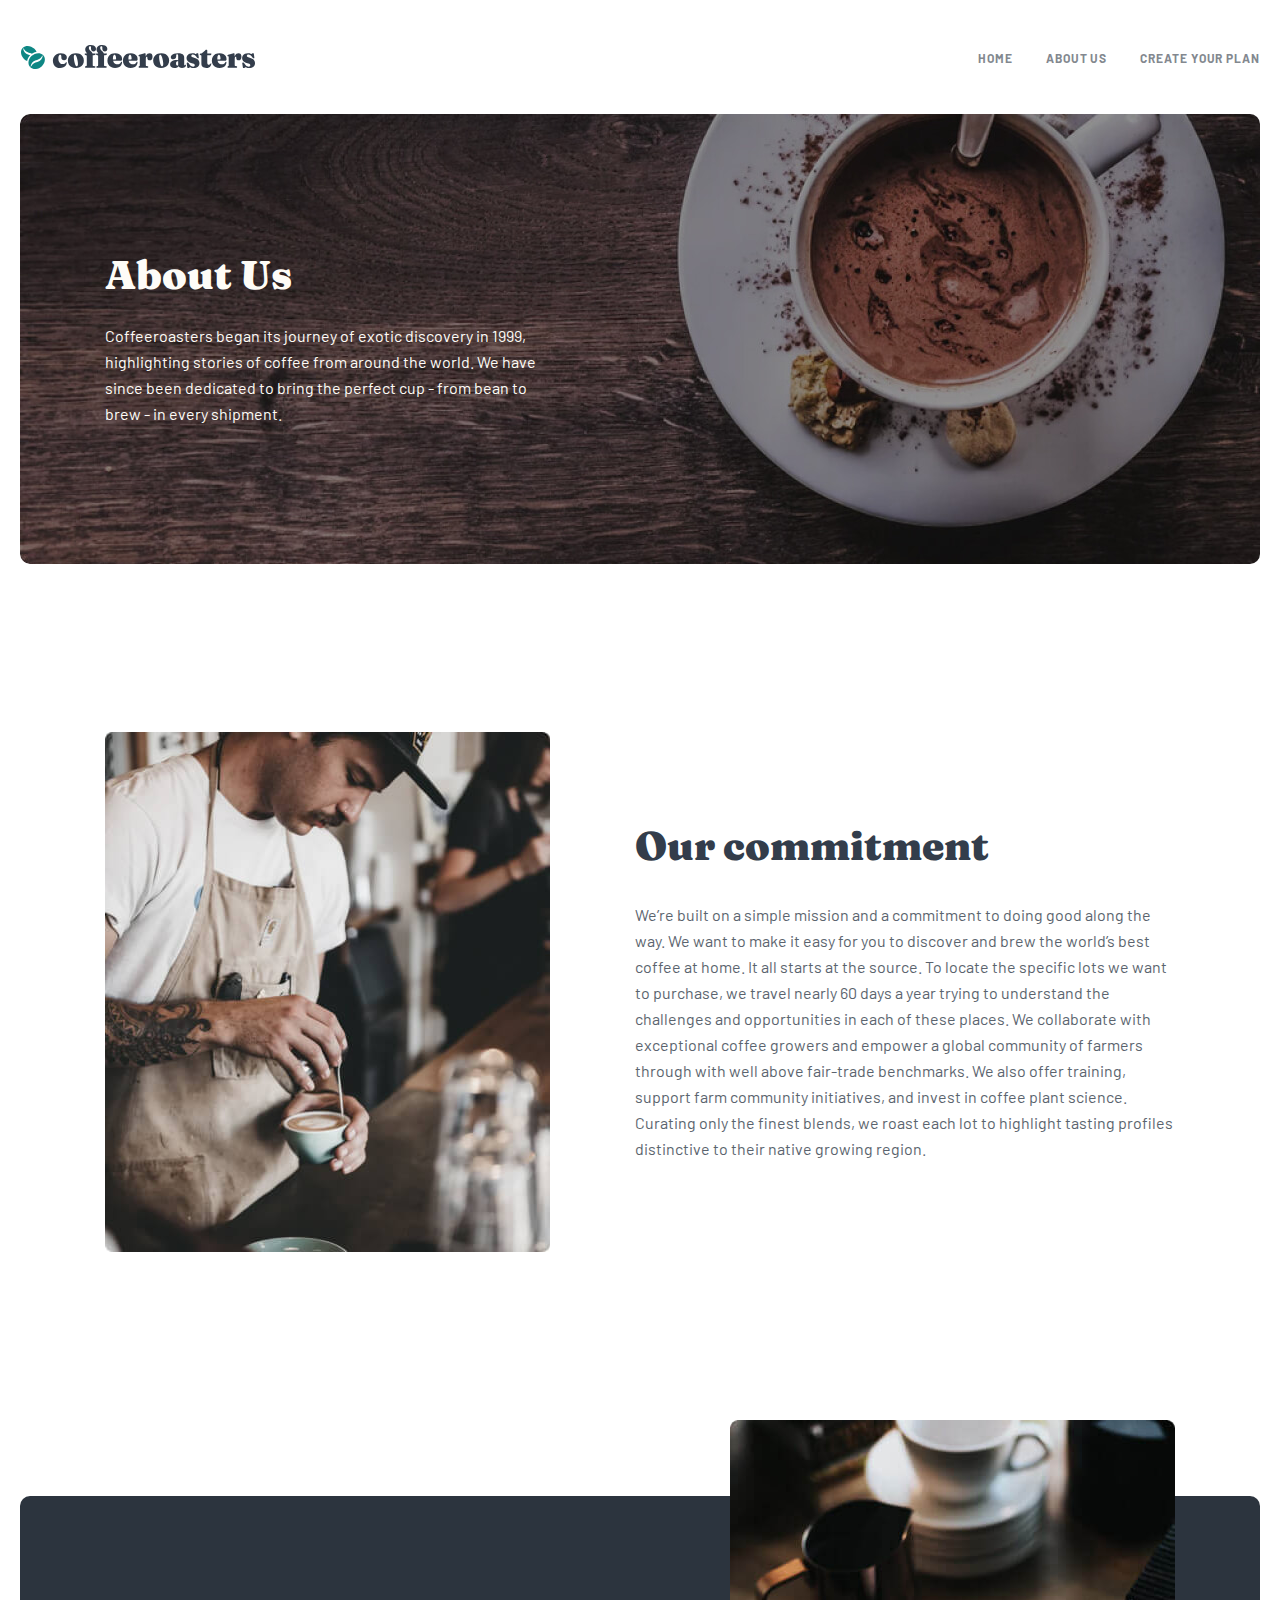
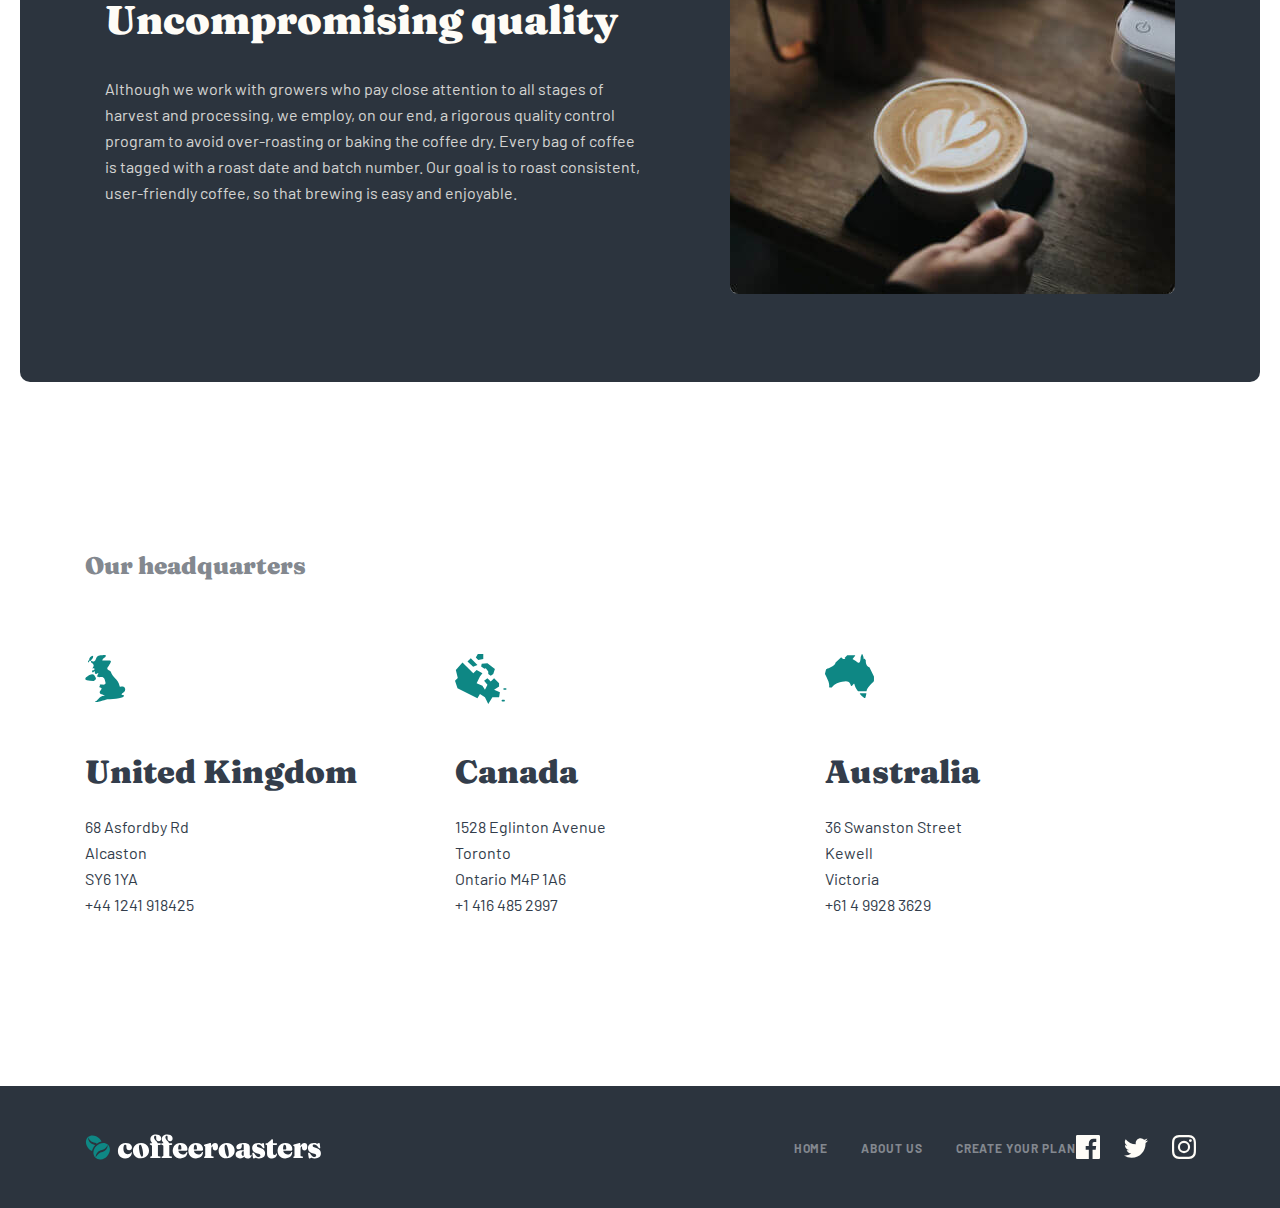
==== about-us.html @ a774b713 "Add the full project" ====
<!DOCTYPE html>
<html lang="en">
  <head>
    <meta charset="UTF-8" />
    <meta http-equiv="X-UA-Compatible" content="IE=edge" />
    <meta name="viewport" content="width=device-width, initial-scale=1.0" />
    <link rel="stylesheet" href="./css/main.min.css" />
    <title>Document</title>
  </head>
  <body>
    <!-- header part -->
    <header class="header">
      <div class="container">
        <a class="site-logo-link" href="#"
          ><img
            class="site-logo"
            src="./images/logo.svg"
            alt="a logo of cofferoasters displayed two coffe beans"
            width="236"
            height="26"
        /></a>

        <nav class="nav-bar">
          <ul class="nav-bar__list">
            <li class="nav-bar__item">
              <a class="nav-bar__link" href="./index.html">home</a>
            </li>
            <li class="nav-bar__item">
              <a class="nav-bar__link" href="./about-us.html">about us</a>
            </li>
            <li class="nav-bar__item">
              <a class="nav-bar__link" href="./create-plan.html"
                >create your plan</a
              >
            </li>
          </ul>
        </nav>
      </div>
    </header>

    <!-- main part -->
    <main class="site-main">
      <!-- about us part -->
      <section class="about-us-intro">
        <div class="container">
          <div class="about-us-wrapper">
            <h2 class="about-us__heading">About Us</h2>

            <p class="about-us__paragraph">
              Coffeeroasters began its journey of exotic discovery in 1999,
              highlighting stories of coffee from around the world. We have
              since been dedicated to bring the perfect cup - from bean to brew
              - in every shipment.
            </p>
          </div>
        </div>
      </section>

      <!-- commitment part -->
      <section class="commitment">
        <div class="container">
          <div class="commitment-wrapper">
            <div class="commitment-info-wrapper">
              <h2 class="commitment-info__heading">Our commitment</h2>

              <p class="commitment-info__paragraph">
                We’re built on a simple mission and a commitment to doing good
                along the way. We want to make it easy for you to discover and
                brew the world’s best coffee at home. It all starts at the
                source. To locate the specific lots we want to purchase, we
                travel nearly 60 days a year trying to understand the challenges
                and opportunities in each of these places. We collaborate with
                exceptional coffee growers and empower a global community of
                farmers through with well above fair-trade benchmarks. We also
                offer training, support farm community initiatives, and invest
                in coffee plant science. Curating only the finest blends, we
                roast each lot to highlight tasting profiles distinctive to
                their native growing region.
              </p>
            </div>
          </div>
        </div>
      </section>

      <!-- quality part -->
      <section class="quality">
        <div class="container">
          <div class="quality-wrapper">
            <div class="quality-info-wrapper">
              <h2 class="quality-info__heading">Uncompromising quality</h2>

              <p class="quality-info__paragraph">
                Although we work with growers who pay close attention to all
                stages of harvest and processing, we employ, on our end, a
                rigorous quality control program to avoid over-roasting or
                baking the coffee dry. Every bag of coffee is tagged with a
                roast date and batch number. Our goal is to roast consistent,
                user-friendly coffee, so that brewing is easy and enjoyable.
              </p>
            </div>
          </div>
        </div>
      </section>

      <!-- headquartes-part -->
      <section class="headquarters">
        <div class="container container-small">
          <div class="headquarters-wrapper">
            <h2 class="headquarters__heading">Our headquarters</h2>
            <ul class="headquarters__list">
              <li class="headquarters__item uk">
                <h3 class="headquarters__item__heading">United Kingdom</h3>

                <ul class="headquarters__item__address-list">
                  <li class="headquarters__item__address-item">
                    68 Asfordby Rd
                  </li>
                  <li class="headquarters__item__address-item">Alcaston</li>
                  <li class="headquarters__item__address-item">SY6 1YA</li>
                  <li class="headquarters__item__address-item">
                    +44 1241 918425
                  </li>
                </ul>
              </li>

              <li class="headquarters__item canada">
                <h3 class="headquarters__item__heading">Canada</h3>

                <ul class="headquarters__item__address-list">
                  <li class="headquarters__item__address-item">
                    1528 Eglinton Avenue
                  </li>
                  <li class="headquarters__item__address-item">Toronto</li>
                  <li class="headquarters__item__address-item">
                    Ontario M4P 1A6
                  </li>
                  <li class="headquarters__item__address-item">
                    +1 416 485 2997
                  </li>
                </ul>
              </li>

              <li class="headquarters__item australia">
                <h3 class="headquarters__item__heading">Australia</h3>

                <ul class="headquarters__item__address-list">
                  <li class="headquarters__item__address-item">
                    36 Swanston Street
                  </li>
                  <li class="headquarters__item__address-item">Kewell</li>
                  <li class="headquarters__item__address-item">Victoria</li>
                  <li class="headquarters__item__address-item">
                    +61 4 9928 3629
                  </li>
                </ul>
              </li>
            </ul>
          </div>
        </div>
      </section>
    </main>
    <!-- footer part -->
    <footer class="footer">
      <div class="container container-small">
        <div class="footer-wrapper">
          <a class="site-logo-link" href="#">
            <img
              class="site-logo"
              src="./images/footer-logo.svg"
              alt="a logo of cofferoasters displayed two coffe beans"
              width="236"
              height="26"
            />
          </a>

          <nav class="nav-bar footer__nav-bar">
            <ul class="nav-bar__list footer__nav-bar__list">
              <li class="nav-bar__item">
                <a class="nav-bar__link footer__nav-bar__link" href="/index.html">home</a>
              </li>
              <li class="nav-bar__item">
                <a class="nav-bar__link footer__nav-bar__link" href="./about-us.html"
                  >about us</a
                >
              </li>
              <li class="nav-bar__item">
                <a class="nav-bar__link footer__nav-bar__link" href="./create-plan.html"
                  >create your plan</a
                >
              </li>
            </ul>
          </nav>

          <ul class="footer__social-list">
            <li class="footer__social-item">
              <a class="footer__social-link" href="#"
                ><img
                  class="footer__social-logo"
                  src="./images/footer-part/facebook.svg"
                  alt="a logo of Facebook"
                  width="24"
                  height="24"
              /></a>
            </li>

            <li class="footer__social-item">
              <a class="footer__social-link" href="#"
                ><img
                  class="footer__social-logo"
                  src="./images/footer-part/twitter.svg"
                  alt="a logo of Twitter"
                  width="24"
                  height="20"
              /></a>
            </li>

            <li class="footer__social-item">
              <a class="footer__social-link" href="#"
                ><img
                  class="footer__social-logo"
                  src="./images/footer-part/instagram.svg"
                  alt="a logo of Instagram"
                  width="24"
                  height="24"
              /></a>
            </li>
          </ul>
        </div>
      </div>
      <!-- footer container -->
    </footer>
  </body>
</html>
---- css/main.min.css ----
*,*::after,*::before{-webkit-box-sizing:border-box;box-sizing:border-box}html{height:100%}body{display:-webkit-box;display:-ms-flexbox;display:flex;-webkit-box-orient:vertical;-webkit-box-direction:normal;-ms-flex-direction:column;flex-direction:column;height:100%;padding:0;margin:0;font-family:Barlow, "Gill Sans", "Gill Sans MT", Calibri, "Trebuchet MS", sans-serif}img{vertical-align:middle}.visually-hidden{clip:rect(0 0 0 0);-webkit-clip-path:inset(50%);clip-path:inset(50%);height:1px;overflow:hidden;position:absolute;white-space:nowrap;width:1px}.container{width:100%;max-width:1320px;padding:0 20px;margin:0 auto}.site-main{-webkit-box-flex:1;-ms-flex-positive:1;flex-grow:1}@font-face{font-family:"Barlow";font-style:normal;font-weight:400;src:local(""),url("../fonts/barlow-v5-latin-regular.woff2") format("woff2"),url("../fonts/barlow-v5-latin-regular.woff") format("woff")}@font-face{font-family:"Barlow";font-style:normal;font-weight:700;src:local(""),url("../fonts/barlow-v5-latin-700.woff2") format("woff2"),url("../fonts/barlow-v5-latin-700.woff") format("woff")}@font-face{font-family:"Fraunces";font-style:normal;font-weight:400;src:local(""),url("../fonts/fraunces-v10-latin-regular.woff2") format("woff2"),url("../fonts/fraunces-v10-latin-regular.woff") format("woff")}@font-face{font-family:"Fraunces";font-style:normal;font-weight:900;src:local(""),url("../fonts/fraunces-v10-latin-900.woff2") format("woff2"),url("../fonts/fraunces-v10-latin-900.woff") format("woff")}/*! normalize.css v8.0.1 | MIT License | github.com/necolas/normalize.css */html{line-height:1.15;-webkit-text-size-adjust:100%}body{margin:0}main{display:block}h1{font-size:2em;margin:.67em 0}hr{-webkit-box-sizing:content-box;box-sizing:content-box;height:0;overflow:visible}pre{font-family:monospace,monospace;font-size:1em}a{background-color:transparent}abbr[title]{border-bottom:none;text-decoration:underline;-webkit-text-decoration:underline dotted;text-decoration:underline dotted}b,strong{font-weight:bolder}code,kbd,samp{font-family:monospace,monospace;font-size:1em}small{font-size:80%}sub,sup{font-size:75%;line-height:0;position:relative;vertical-align:baseline}sub{bottom:-.25em}sup{top:-.5em}img{border-style:none}button,input,optgroup,select,textarea{font-family:inherit;font-size:100%;line-height:1.15;margin:0}button,input{overflow:visible}button,select{text-transform:none}[type=button],[type=reset],[type=submit],button{-webkit-appearance:button}[type=button]::-moz-focus-inner,[type=reset]::-moz-focus-inner,[type=submit]::-moz-focus-inner,button::-moz-focus-inner{border-style:none;padding:0}[type=button]:-moz-focusring,[type=reset]:-moz-focusring,[type=submit]:-moz-focusring,button:-moz-focusring{outline:1px dotted ButtonText}fieldset{padding:.35em .75em .625em}legend{-webkit-box-sizing:border-box;box-sizing:border-box;color:inherit;display:table;max-width:100%;padding:0;white-space:normal}progress{vertical-align:baseline}textarea{overflow:auto}[type=checkbox],[type=radio]{-webkit-box-sizing:border-box;box-sizing:border-box;padding:0}[type=number]::-webkit-inner-spin-button,[type=number]::-webkit-outer-spin-button{height:auto}[type=search]{-webkit-appearance:textfield;outline-offset:-2px}[type=search]::-webkit-search-decoration{-webkit-appearance:none}::-webkit-file-upload-button{-webkit-appearance:button;font:inherit}details{display:block}summary{display:list-item}template{display:none}[hidden]{display:none}.header{padding:44px 0}.header .container{display:-webkit-box;display:-ms-flexbox;display:flex;-webkit-box-align:center;-ms-flex-align:center;align-items:center}.site-logo-link{z-index:12;width:100px;max-width:236px;margin-right:auto}.site-logo{vertical-align:middle}.nav-bar__list{display:-webkit-box;display:-ms-flexbox;display:flex;margin:0;padding:0;list-style-type:none}.nav-bar__link{margin-left:33px;text-decoration:none;font-style:normal;font-weight:bold;font-size:12px;line-height:15px;letter-spacing:0.923077px;text-transform:uppercase;color:#83888f}.hamburger-btn{z-index:13;background-color:transparent;border:none;cursor:pointer;display:none}.exit-icon{display:none}@media only screen and (max-width: 610px){.site-logo{width:163px;height:18px}.nav-bar__list{display:none}.hamburger-btn{display:block}.header--adaptive .nav-bar{display:block;position:fixed;z-index:10;top:0;right:0;left:0;bottom:0;padding-top:130px;background:-webkit-gradient(linear, left top, left bottom, from(rgba(254,252,247,0.504981)), color-stop(55.94%, #fefcf7));background:linear-gradient(180deg, rgba(254,252,247,0.504981) 0%, #fefcf7 55.94%);-webkit-transform:matrix(1, 0, 0, -1, 0, 0);transform:matrix(1, 0, 0, -1, 0, 0)}.header--adaptive .nav-bar__list{display:-webkit-box;display:-ms-flexbox;display:flex;-webkit-box-orient:vertical;-webkit-box-direction:normal;-ms-flex-direction:column;flex-direction:column;-webkit-transform:rotateX(180deg);transform:rotateX(180deg);text-align:center}.header--adaptive .nav-bar .nav-bar__link{z-index:15;display:inline-block;margin:0;margin-bottom:32px;font-family:Fraunces, "Times New Roman", Times, serif;font-style:normal;font-weight:900;font-size:24px;line-height:32px;text-align:center;color:#333d4b}.header--adaptive .hamburger-icon{display:none}.header--adaptive .exit-icon{display:block}}.intro-wrapper{margin-bottom:136px;padding:117px 0;padding-left:85px;background-image:url(../images/intro-background.jpg);background-repeat:no-repeat;background-size:cover;background-position:top;border-radius:10px}.intro__heading{width:100%;max-width:493px;margin:0;margin-bottom:32px;padding:0;font-family:Fraunces, "Times New Roman", Times, serif;font-style:normal;font-weight:900;font-size:72px;line-height:72px;color:#fefcf7}.intro__paragraph{width:100%;max-width:400px;margin:0;margin-bottom:56px;padding:0;font-style:normal;font-weight:normal;font-size:16px;line-height:26px;color:#fefcf7;mix-blend-mode:normal;opacity:0.8}.planning-link{display:inline-block;padding:15px 31px;font-family:Fraunces, "Times New Roman", Times, serif;font-style:normal;font-weight:900;font-size:18px;line-height:25px;text-decoration:none;text-align:center;color:#fefcf7;background:#0e8784;border-radius:6px}@media only screen and (-webkit-min-device-pixel-ratio: 2), only screen and (min--moz-device-pixel-ratio: 2), only screen and (min-device-pixel-ratio: 2), only screen and (min-resolution: 192dpi), only screen and (min-resolution: 2dppx){.intro-wrapper{background-image:url(../images/intro-background@2x.jpg)}}@media only screen and (max-width: 768px){.intro-wrapper{margin-bottom:144px;padding:104px 58px}.intro__heading{font-size:48px;line-height:48px;margin-bottom:24px}.intro__paragraph{margin-bottom:40px;font-size:15px;line-height:25px}}@media only screen and (max-width: 500px){.intro-wrapper{margin-bottom:120px;padding:100px 24px}.intro__heading{font-size:40px;line-height:40px}.intro__paragraph{font-size:15px;line-height:25px}.planning-link{display:block;margin:0 auto;width:217px}}@media only screen and (max-width: 375px){.intro__heading{font-size:32px;line-height:32px}}.collection{margin-bottom:158px}.container-small{width:100%;max-width:1151px}.collection__list{padding:0;margin:0 -15px;padding-top:126px;display:-webkit-box;display:-ms-flexbox;display:flex;-ms-flex-wrap:wrap;flex-wrap:wrap;-webkit-box-align:end;-ms-flex-align:end;align-items:flex-end;-webkit-box-pack:center;-ms-flex-pack:center;justify-content:center;list-style:none;background-image:url(../images/collection-part/collection-background.svg);background-repeat:no-repeat;background-size:contain;background-position:top 0}.collection__item{margin:0 15px;margin-bottom:30px}.collection__image{vertical-align:middle;margin-bottom:48px}.item-info-wrapper{width:100%;max-width:253px}.collection__heading{margin:0;margin:24px 0;padding:0;font-family:Fraunces, "Times New Roman", Times, serif;font-style:normal;font-weight:900;font-size:24px;line-height:32px;text-align:center;color:#333d4b;text-shadow:0px 4px 4px rgba(0,0,0,0.25)}.collection__paragraph{margin:0;padding:0;font-style:normal;font-weight:normal;font-size:16px;line-height:26px;text-align:center;color:#333d4b}@media only screen and (max-width: 768px){.collection{margin-bottom:129px}.container-small{width:100%;max-width:689px}.collection__list{-webkit-box-orient:vertical;-webkit-box-direction:normal;-ms-flex-direction:column;flex-direction:column;-webkit-box-align:center;-ms-flex-align:center;align-items:center;padding-top:70px}.collection__item{display:-webkit-box;display:-ms-flexbox;display:flex;text-align:center}.collection__image{margin:0;margin-right:36px}.item-info-wrapper{width:100%;max-width:282px;vertical-align:middle}.collection__paragraph{font-size:15px;line-height:25px}}@media only screen and (max-width: 460px){.collection{margin-bottom:120px}.container-small{width:100%;max-width:335px}.collection__list{-webkit-box-orient:vertical;-webkit-box-direction:normal;-ms-flex-direction:column;flex-direction:column;-webkit-box-align:center;-ms-flex-align:center;align-items:center;padding-top:85px}.collection__item{display:-webkit-box;display:-ms-flexbox;display:flex;-webkit-box-orient:vertical;-webkit-box-direction:normal;-ms-flex-direction:column;flex-direction:column;-webkit-box-align:center;-ms-flex-align:center;align-items:center;margin-bottom:48px}.collection__image{width:100%;max-width:200px;height:100%;max-height:151px;margin:0;margin-bottom:24px}.item-info-wrapper{width:100%;max-width:282px;vertical-align:middle}.collection__heading{margin:0;margin-bottom:16px}.collection__paragraph{font-size:15px;line-height:25px}}.about-us-wrapper{margin-bottom:168px;padding:137px 85px;background-image:url(../images/about-us-page/about-us-intro.jpg);background-repeat:no-repeat;background-size:cover;border-radius:10px}.about-us__heading{margin:0;margin-bottom:24px;font-family:Fraunces, "Times New Roman", Times, serif;font-style:normal;font-weight:900;font-size:40px;line-height:48px;color:#fefcf7}.about-us__paragraph{margin:0;width:445px;font-size:16px;line-height:26px;color:#fefcf7}@media only screen and (-webkit-min-device-pixel-ratio: 2), only screen and (min--moz-device-pixel-ratio: 2), only screen and (min-device-pixel-ratio: 2), only screen and (min-resolution: 192dpi), only screen and (min-resolution: 2dppx){.about-us-wrapper{background-image:url(../../images/about-us-page/about-us-intro@2x.jpg)}}.commitment-wrapper{display:-webkit-box;display:-ms-flexbox;display:flex;-webkit-box-align:center;-ms-flex-align:center;align-items:center;-webkit-box-pack:justify;-ms-flex-pack:justify;justify-content:space-between;margin-bottom:244px;padding:0 85px}.commitment-wrapper::before{display:inline-block;width:445px;height:520px;background-image:url(../images/about-us-page/commitment-part.jpg);background-repeat:no-repeat;background-size:cover;content:""}.commitment-info-wrapper{width:540px}.commitment-info__heading{margin:0;margin-bottom:32px;font-family:Fraunces, "Times New Roman", Times, serif;font-style:normal;font-weight:900;font-size:40px;line-height:48px;color:#333d4b}.commitment-info__paragraph{margin:0;font-size:16px;line-height:26px;color:#333d4b;mix-blend-mode:normal;opacity:0.8}@media only screen and (-webkit-min-device-pixel-ratio: 2), only screen and (min--moz-device-pixel-ratio: 2), only screen and (min-device-pixel-ratio: 2), only screen and (min-resolution: 192dpi), only screen and (min-resolution: 2dppx){.commitment-wrapper::before{background-image:url(../images/about-us-page/commitment-part@2x.jpg)}}.features{margin-bottom:351px}.features-wrapper{position:relative;z-index:1;padding-top:112px;padding-bottom:317px;background-color:#2c343e;border-radius:10px}.features__heading{margin:0;margin-bottom:32px;font-family:Fraunces, "Times New Roman", Times, serif;font-style:normal;font-weight:900;font-size:40px;line-height:48px;text-align:center;color:#fefcf7}.features__paragraph{margin:0 auto;width:100%;max-width:540px;font-style:normal;font-weight:normal;font-size:16px;line-height:26px;text-align:center;color:#fefcf7;mix-blend-mode:normal;opacity:0.8}.features__list{width:100%;position:absolute;left:50%;top:100%;-webkit-transform:translate(-50%, -50%);transform:translate(-50%, -50%);display:-webkit-box;display:-ms-flexbox;display:flex;-ms-flex-wrap:wrap;flex-wrap:wrap;-webkit-box-pack:center;-ms-flex-pack:center;justify-content:center;margin:0 auto;padding:0;list-style-type:none}.features__item{width:100%;max-width:350px;margin:0 15px;margin-bottom:24px;padding-top:72px;padding-right:48px;padding-left:48px;padding-bottom:48px;background:#0e8784;border-radius:8px}.features__item::before{display:block;margin:0 auto;width:72px;height:72px;margin-bottom:56px;background-repeat:no-repeat;background-size:contain;content:""}.quality::before{background-image:url(../images/features-part/coffee.svg)}.benefits::before{background-image:url(../images/features-part/prize.svg)}.shipping::before{background-image:url(../images/features-part/deliver.svg)}.features__item__heading{margin:0;margin-bottom:24px;font-family:Fraunces, "Times New Roman", Times, serif;font-style:normal;font-weight:900;font-size:24px;line-height:32px;text-align:center;color:#fefcf7}.features__item__paragraph{margin:0 auto;width:100%;max-width:255px;font-style:normal;font-weight:normal;font-size:16px;line-height:26px;text-align:center;color:#fefcf7}@media only screen and (max-width: 1179px){.features{margin-bottom:551px}.features-wrapper{padding-bottom:481px}}@media only screen and (max-width: 810px){.features{margin-bottom:531px}.features-wrapper{padding-top:71px;padding-left:74px;padding-right:74px}.features__heading{margin-bottom:24px;font-size:32px}.features__item__paragraph{margin-bottom:70px;font-size:15px;line-height:25px}.features__item{display:-webkit-box;display:-ms-flexbox;display:flex;-webkit-box-align:center;-ms-flex-align:center;align-items:center;-webkit-box-pack:space-evenly;-ms-flex-pack:space-evenly;justify-content:space-evenly;max-width:573px;margin:0;margin-bottom:24px}.features__item::before{display:block;margin:0 auto;width:56px;height:56px;margin:0;margin-right:55px;content:""}.features__item__heading{margin-bottom:16px}.features__item__paragraph{margin:0;font-size:15px;line-height:25px}}@media only screen and (max-width: 625px){.features{margin-bottom:717px}.features-wrapper{padding-top:64px;padding-left:24px;padding-right:24px;padding-bottom:664px}.features__heading{font-size:28px;line-height:28px}.features__item__paragraph{font-size:15px;line-height:25px;margin:0;margin-bottom:64px}.features__list{-webkit-box-orient:vertical;-webkit-box-direction:normal;-ms-flex-direction:column;flex-direction:column;-webkit-box-align:center;-ms-flex-align:center;align-items:center}.features__item{margin:0;margin-bottom:24px;padding:70px 30px 50px 30px;-webkit-box-orient:vertical;-webkit-box-direction:normal;-ms-flex-direction:column;flex-direction:column;-webkit-box-align:center;-ms-flex-align:center;align-items:center;max-width:279px}.features__item::before{margin:0 auto;margin-bottom:55px;width:72px;height:72px;content:""}.features__item__heading{margin-bottom:24px}.features__item__paragraph{margin:0;font-size:16px;line-height:26px}}.footer{padding:48px 0;background-color:#2c343e}.footer-wrapper{display:-webkit-box;display:-ms-flexbox;display:flex;-webkit-box-align:center;-ms-flex-align:center;align-items:center;-webkit-box-pack:justify;-ms-flex-pack:justify;justify-content:space-between}.footer-logo-link{margin-right:103px}.footer__nav-bar__list{display:-webkit-box;display:-ms-flexbox;display:flex;margin:0;padding:0;list-style-type:none}.footer__nav-bar__item+.footer__nav-bar__item{margin-left:33px}.footer__nav-bar__link{text-decoration:none;font-style:normal;font-weight:bold;font-size:12px;line-height:15px;letter-spacing:0.923077px;text-transform:uppercase;color:#83888f}.footer__nav-bar__link:hover{color:#fefcf7}.footer__social-list{margin:0;padding:0;display:-webkit-box;display:-ms-flexbox;display:flex;-webkit-box-align:center;-ms-flex-align:center;align-items:center;list-style-type:none}.footer__social-item{margin:0;padding:0}.footer__social-item+.footer__social-item{margin-left:24px}.footer__social-logo{vertical-align:middle}@media only screen and (max-width: 840px){.container-small{width:100%}.footer-wrapper{-webkit-box-orient:vertical;-webkit-box-direction:normal;-ms-flex-direction:column;flex-direction:column;-webkit-box-align:center;-ms-flex-align:center;align-items:center}.footer-logo-link{width:240px;margin:0 auto;margin-bottom:30px}.footer__nav-bar__list{margin-bottom:65px}}@media only screen and (max-width: 360px){.footer-logo-link{margin-bottom:48px}.footer-site-logo{width:217px;height:24px}.footer__nav-bar__list{-webkit-box-orient:vertical;-webkit-box-direction:normal;-ms-flex-direction:column;flex-direction:column;-webkit-box-align:center;-ms-flex-align:center;align-items:center;margin-bottom:50px}.footer__nav-bar__item+.footer__nav-bar__item{margin:0;margin-top:24px}}.header{padding:44px 0}.header .container{display:-webkit-box;display:-ms-flexbox;display:flex;-webkit-box-align:center;-ms-flex-align:center;align-items:center}.site-logo-link{z-index:12;width:100px;max-width:236px;margin-right:auto}.site-logo{vertical-align:middle}.nav-bar__list{display:-webkit-box;display:-ms-flexbox;display:flex;margin:0;padding:0;list-style-type:none}.nav-bar__link{margin-left:33px;text-decoration:none;font-style:normal;font-weight:bold;font-size:12px;line-height:15px;letter-spacing:0.923077px;text-transform:uppercase;color:#83888f}.hamburger-btn{z-index:13;background-color:transparent;border:none;cursor:pointer;display:none}.exit-icon{display:none}@media only screen and (max-width: 610px){.site-logo{width:163px;height:18px}.nav-bar__list{display:none}.hamburger-btn{display:block}.header--adaptive .nav-bar{display:block;position:fixed;z-index:10;top:0;right:0;left:0;bottom:0;padding-top:130px;background:-webkit-gradient(linear, left top, left bottom, from(rgba(254,252,247,0.504981)), color-stop(55.94%, #fefcf7));background:linear-gradient(180deg, rgba(254,252,247,0.504981) 0%, #fefcf7 55.94%);-webkit-transform:matrix(1, 0, 0, -1, 0, 0);transform:matrix(1, 0, 0, -1, 0, 0)}.header--adaptive .nav-bar__list{display:-webkit-box;display:-ms-flexbox;display:flex;-webkit-box-orient:vertical;-webkit-box-direction:normal;-ms-flex-direction:column;flex-direction:column;-webkit-transform:rotateX(180deg);transform:rotateX(180deg);text-align:center}.header--adaptive .nav-bar .nav-bar__link{z-index:15;display:inline-block;margin:0;margin-bottom:32px;font-family:Fraunces, "Times New Roman", Times, serif;font-style:normal;font-weight:900;font-size:24px;line-height:32px;text-align:center;color:#333d4b}.header--adaptive .hamburger-icon{display:none}.header--adaptive .exit-icon{display:block}}.headquarters-wrapper{margin-bottom:168px}.headquarters__heading{margin:0;margin-bottom:72px;font-family:Fraunces, "Times New Roman", Times, serif;font-style:normal;font-weight:900;font-size:24px;line-height:32px;color:#83888f}.headquarters__list{display:-webkit-box;display:-ms-flexbox;display:flex;margin:0;padding:0;list-style-type:none}.headquarters__item{width:285px;margin-right:95px}.headquarters__item::before{display:inline-block;width:52px;height:52px;margin-bottom:45px;background-repeat:no-repeat;content:""}.uk::before{background-image:url(../images/about-us-page/uk.svg);background-size:41px 49px}.canada::before{background-image:url(../images/about-us-page/canada.svg);background-size:52px 50px}.australia::before{background-image:url(../images/about-us-page/australia.svg);background-size:49px 44px}.headquarters__item__heading{margin:0;margin-bottom:24px;font-family:Fraunces, "Times New Roman", Times, serif;font-style:normal;font-weight:900;font-size:32px;line-height:36px;color:#333d4b}.headquarters__item__address-list{margin:0;padding:0;list-style-type:none}.headquarters__item__address-item{font-size:16px;line-height:26px;color:#333d4b}.intro-wrapper{margin-bottom:136px;padding:117px 0;padding-left:85px;background-image:url(../images/intro-background.jpg);background-repeat:no-repeat;background-size:cover;background-position:top;border-radius:10px}.intro__heading{width:100%;max-width:493px;margin:0;margin-bottom:32px;padding:0;font-family:Fraunces, "Times New Roman", Times, serif;font-style:normal;font-weight:900;font-size:72px;line-height:72px;color:#fefcf7}.intro__paragraph{width:100%;max-width:400px;margin:0;margin-bottom:56px;padding:0;font-style:normal;font-weight:normal;font-size:16px;line-height:26px;color:#fefcf7;mix-blend-mode:normal;opacity:0.8}.planning-link{display:inline-block;padding:15px 31px;font-family:Fraunces, "Times New Roman", Times, serif;font-style:normal;font-weight:900;font-size:18px;line-height:25px;text-decoration:none;text-align:center;color:#fefcf7;background:#0e8784;border-radius:6px}@media only screen and (-webkit-min-device-pixel-ratio: 2), only screen and (min--moz-device-pixel-ratio: 2), only screen and (min-device-pixel-ratio: 2), only screen and (min-resolution: 192dpi), only screen and (min-resolution: 2dppx){.intro-wrapper{background-image:url(../images/intro-background@2x.jpg)}}@media only screen and (max-width: 768px){.intro-wrapper{margin-bottom:144px;padding:104px 58px}.intro__heading{font-size:48px;line-height:48px;margin-bottom:24px}.intro__paragraph{margin-bottom:40px;font-size:15px;line-height:25px}}@media only screen and (max-width: 500px){.intro-wrapper{margin-bottom:120px;padding:100px 24px}.intro__heading{font-size:40px;line-height:40px}.intro__paragraph{font-size:15px;line-height:25px}.planning-link{display:block;margin:0 auto;width:217px}}@media only screen and (max-width: 375px){.intro__heading{font-size:32px;line-height:32px}}.planning-wrapper{margin-bottom:200px}.planning__heading{margin:0;margin-bottom:95px;font-family:Fraunces, "Times New Roman", Times, serif;font-style:normal;font-weight:900;font-size:24px;line-height:32px;color:#83888f}.planning__list{position:relative;z-index:1;display:-webkit-box;display:-ms-flexbox;display:flex;-webkit-box-align:start;-ms-flex-align:start;align-items:flex-start;margin:0;margin-bottom:64px;padding:0;list-style-type:none}.planning__list::before{position:absolute;top:0px;display:inline-block;width:100%;max-width:67%;height:1px;background-color:#fdd6ba;border:2px solid #fdd6ba;content:""}.planning__item{position:relative;z-index:1;width:100%;max-width:285px;margin-right:95px;padding-top:82px}.planning__item::before{position:absolute;top:-15.5px;display:inline-block;width:31px;height:31px;background:#fefcf7;border:2px solid #0e8784;border-radius:50%;content:""}.planning__item__span{display:inline-block;margin-bottom:38px;font-family:Fraunces, "Times New Roman", Times, serif;font-style:normal;font-weight:900;font-size:72px;line-height:72px;color:#fdd6ba}.planning__item__heading{width:100%;max-width:255px;margin:0;margin-bottom:42px;font-family:Fraunces, "Times New Roman", Times, serif;font-style:normal;font-weight:900;font-size:32px;line-height:36px;color:#333d4b}.planning__item__paragraph{margin:0;font-style:normal;font-weight:normal;font-size:16px;line-height:26px;color:#333d4b}@media only screen and (max-width: 768px){.container-small{max-width:688px}.planning-wrapper{margin-bottom:144px}.planning__heading{margin-bottom:55px}.planning__list{margin-bottom:44px}.planning__item{margin-right:10px}.planning__item__heading{margin-bottom:38px;font-size:28px;line-height:32px}}@media only screen and (max-width: 565px){.container-small{width:100%}.planning-wrapper{margin-bottom:120px}.planning__heading{margin-bottom:80px;text-align:center}.planning__list{-webkit-box-orient:vertical;-webkit-box-direction:normal;-ms-flex-direction:column;flex-direction:column;-webkit-box-align:center;-ms-flex-align:center;align-items:center;margin-bottom:23px}.planning__list::before{display:none}.planning__item{margin:0;margin-bottom:56px;padding-top:0;text-align:center}.planning__item::before{display:none}.planning__item__heading{width:100%;margin:0 auto;margin-bottom:24px;text-align:center}}.quality-wrapper{position:relative;z-index:1;display:-webkit-box;display:-ms-flexbox;display:flex;-webkit-box-align:center;-ms-flex-align:center;align-items:center;-webkit-box-pack:justify;-ms-flex-pack:justify;justify-content:space-between;margin-bottom:168px;padding-top:100px;padding-left:85px;padding-bottom:176px;background-color:#2c343e;border-radius:10px}.quality-wrapper::after{position:absolute;right:85px;bottom:88px;display:inline-block;width:445px;height:474px;background-image:url(../images/about-us-page/quality-part.jpg);background-repeat:no-repeat;background-size:cover;border-radius:8px;content:""}.quality-info-wrapper{width:540px}.quality-info__heading{margin:0;margin-bottom:32px;font-family:Fraunces, "Times New Roman", Times, serif;font-style:normal;font-weight:900;font-size:40px;line-height:48px;color:#fefcf7}.quality-info__paragraph{margin:0;font-size:16px;line-height:26px;color:#fefcf7;mix-blend-mode:normal;opacity:0.8}@media only screen and (-webkit-min-device-pixel-ratio: 2), only screen and (min--moz-device-pixel-ratio: 2), only screen and (min-device-pixel-ratio: 2), only screen and (min-resolution: 192dpi), only screen and (min-resolution: 2dppx){.quality-wrapper::after{background-image:url(../images/about-us-page/quality-part@2x.jpg)}}.create-plan-wrapper{height:450px;margin-bottom:164px;padding-top:134px;padding-left:85px;padding-bottom:134px;background-image:url(../images/create-plan-page/create-plan-intro.jpg);background-repeat:no-repeat;background-size:cover}.create-plan__heading{margin:0;margin-bottom:32px;font-family:Fraunces, "Times New Roman", Times, serif;font-style:normal;font-weight:900;font-size:72px;line-height:72px;color:#fefcf7}.create-plan__paragraph{width:445px;margin:0;font-size:16px;line-height:26px;color:#fefcf7;mix-blend-mode:normal;opacity:0.8}.create-planning-wrapper{margin-bottom:159px;padding-top:119px;padding-bottom:107px;padding-left:85px;background-color:#2c343e;border-radius:10px}.create-planning__list{position:relative;z-index:1;display:-webkit-box;display:-ms-flexbox;display:flex;-webkit-box-align:start;-ms-flex-align:start;align-items:flex-start;margin:0;margin-bottom:64px;padding:0;list-style-type:none}.create-planning__list::before{position:absolute;top:0px;display:inline-block;width:760px;height:1px;background-color:#fdd6ba;border:2px solid #fdd6ba;content:""}.create-planning__item{position:relative;z-index:1;width:285px;margin-right:95px;padding-top:82px}.create-planning__item::before{position:absolute;top:-15.5px;display:inline-block;width:31px;height:31px;background:#293039;border:2px solid #0e8784;border-radius:50%;content:""}.create-planning__item__span{display:inline-block;margin-bottom:38px;font-family:Fraunces, "Times New Roman", Times, serif;font-style:normal;font-weight:900;font-size:72px;line-height:72px;color:#fdd6ba}.create-planning__item__heading{width:255px;margin:0;margin-bottom:42px;font-family:Fraunces, "Times New Roman", Times, serif;font-style:normal;font-weight:900;font-size:32px;line-height:36px;color:#fefcf7}.create-planning__item__paragraph{margin:0;font-style:normal;font-weight:normal;font-size:16px;line-height:26px;color:#fefcf7}@media only screen and (-webkit-min-device-pixel-ratio: 2), only screen and (min--moz-device-pixel-ratio: 2), only screen and (min-device-pixel-ratio: 2), only screen and (min-resolution: 192dpi), only screen and (min-resolution: 2dppx){.create-plan-wrapper{background-image:url(../images/create-plan-page/create-plan-intro@2x.jpg)}}.survey-wrapper{display:-webkit-box;display:-ms-flexbox;display:flex;-webkit-box-pack:space-evenly;-ms-flex-pack:space-evenly;justify-content:space-evenly;-webkit-box-align:start;-ms-flex-align:start;align-items:flex-start}.survey__list{margin:0;padding:0;list-style-type:none}.survey__item{position:relative;z-index:1;padding:24px 0}.survey__item:first-child{padding-top:0}.survey__item::after{position:absolute;bottom:0;left:0;display:inline-block;width:255px;height:1px;background-color:#83888f;mix-blend-mode:normal;opacity:0.25;content:""}.survey__item:last-child::after{background-color:white}.survey__link{display:inline-block;width:255px;text-decoration:none;font-family:Fraunces, "Times New Roman", Times, serif;font-style:normal;font-weight:900;font-size:24px;line-height:32px;color:#333d4b;opacity:0.6}.survey__link__span{padding-right:28px;color:#83888f}.survey-form__wrapper{margin-bottom:88px}.survey-form__heading{position:relative;z-index:1;margin:0;margin-bottom:56px;font-family:Fraunces, "Times New Roman", Times, serif;font-style:normal;font-weight:900;font-size:40px;line-height:48px;color:#83888f}.survey-form__heading::after{position:absolute;right:0;top:50%;display:inline-block;width:19px;height:12px;background-image:url(../../images/create-plan-page/radio-part-icon.png);background-repeat:no-repeat;background-size:18px 12px;content:""}.survey-form-input-wrapper{display:-webkit-box;display:-ms-flexbox;display:flex}.survey-form__input-wrapper{margin-right:23px}.survey-form__input-wrapper:last-child{margin-right:0}.survey-form__input:checked+.survey-form__label{background-color:#0e8784}.survey-form__input:checked+.survey-form__label span{color:white}.survey-form__label{display:inline-block;width:228px;height:250px;padding:32px 25px;background-color:#f4f1eb;border-radius:8px}.survey-form__input-name{display:block;margin:0;margin-bottom:24px;font-family:Fraunces, "Times New Roman", Times, serif;font-style:normal;font-weight:900;font-size:24px;line-height:32px;color:#333d4b}.survey-form__input-text{display:inline-block;font-size:16px;line-height:26px;color:#333d4b}.order-summary-wrapper{width:730px;margin-bottom:40px;padding:31px 64px;background-color:#2c343e}.order-summary__paragraph{margin:0;margin-bottom:8px;font-size:16px;line-height:26px;text-transform:uppercase;color:#ffffff;mix-blend-mode:normal;opacity:0.5}.order-summary__blockquote{margin:0;font-family:Fraunces, "Times New Roman", Times, serif;font-style:normal;font-weight:900;font-size:24px;line-height:40px;color:#ffffff}.order-summary__span{color:#0e8784}.survey-form__button{display:block;width:220px;margin-bottom:168px;margin-left:auto;padding:15px 35px;font-family:Fraunces, "Times New Roman", Times, serif;font-style:normal;font-weight:900;font-size:18px;line-height:25px;text-align:center;color:#fefcf7;background-color:#0e8784;border-radius:6px;border:none}@media only screen and (-webkit-min-device-pixel-ratio: 2), only screen and (min--moz-device-pixel-ratio: 2), only screen and (min-device-pixel-ratio: 2), only screen and (min-resolution: 192dpi), only screen and (min-resolution: 2dppx){.survey-form__heading::after{background-image:url(../../images/create-plan-page/radio-part-icon@2x.png)}}
/*# sourceMappingURL=main.min.css.map */
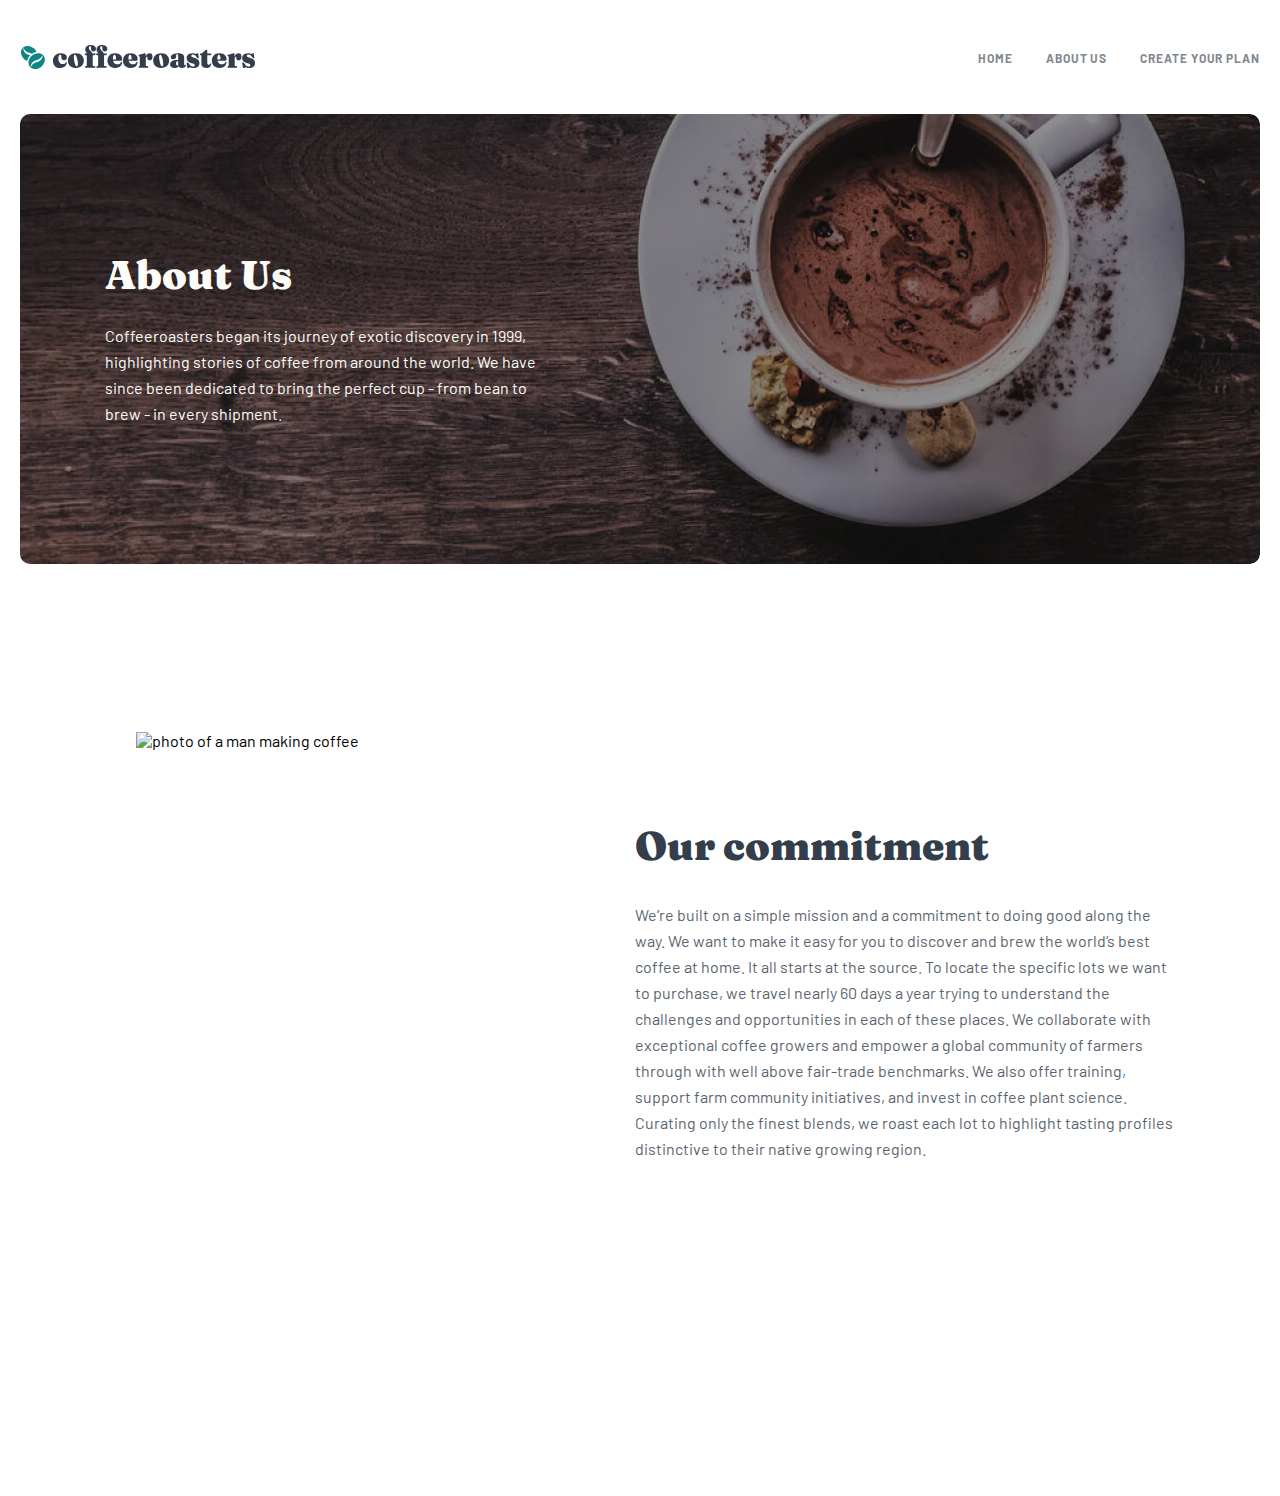
==== commit 3cc34370: "Add adoptive styles to about us page first section" ====
--- a/about-us.html
+++ b/about-us.html
@@ -35,8 +35,25 @@
             </li>
           </ul>
         </nav>
+        <button class="hamburger-btn" type="button">
+          <img
+            class="hamburger-icon"
+            src="./images/hamburger-icon.svg"
+            alt="an icon of hamburger that is hiding nav-bar"
+            width="16"
+            height="15"
+          />
+          <img
+            class="exit-icon"
+            src="./images/exit-icon.svg"
+            alt="an icon of hamburger that is hiding nav-bar"
+            width="16"
+            height="15"
+          />
+        </button>
       </div>
     </header>
+
 
     <!-- main part -->
     <main class="site-main">
@@ -60,6 +77,13 @@
       <section class="commitment">
         <div class="container">
           <div class="commitment-wrapper">
+
+            <picture>
+              <!-- Webp -->
+              <source type="image/webp" media="(max-width: 425px)" srcset="./images/about-us-page/commitment/commitment-moblie.webp 1x, ./images/about-us-page/commitment/commitment-moblie@2x.webp 2x">
+            </picture>
+
+            <img class="commitment__img" src="./images/about-us-page/commitment/commitment-part.jpg" alt="photo of a man making coffee" width="445" height="520">
             <div class="commitment-info-wrapper">
               <h2 class="commitment-info__heading">Our commitment</h2>
 
@@ -83,7 +107,7 @@
       </section>
 
       <!-- quality part -->
-      <section class="quality">
+      <!-- <section class="quality">
         <div class="container">
           <div class="quality-wrapper">
             <div class="quality-info-wrapper">
@@ -100,10 +124,10 @@
             </div>
           </div>
         </div>
-      </section>
+      </section> -->
 
       <!-- headquartes-part -->
-      <section class="headquarters">
+      <!-- <section class="headquarters">
         <div class="container container-small">
           <div class="headquarters-wrapper">
             <h2 class="headquarters__heading">Our headquarters</h2>
@@ -158,14 +182,14 @@
           </div>
         </div>
       </section>
-    </main>
+    </main> -->
     <!-- footer part -->
-    <footer class="footer">
+    <!-- <footer class="footer">
       <div class="container container-small">
         <div class="footer-wrapper">
-          <a class="site-logo-link" href="#">
+          <a class="footer-logo-link" href="#">
             <img
-              class="site-logo"
+              class="footer-site-logo"
               src="./images/footer-logo.svg"
               alt="a logo of cofferoasters displayed two coffe beans"
               width="236"
@@ -173,18 +197,18 @@
             />
           </a>
 
-          <nav class="nav-bar footer__nav-bar">
-            <ul class="nav-bar__list footer__nav-bar__list">
-              <li class="nav-bar__item">
-                <a class="nav-bar__link footer__nav-bar__link" href="/index.html">home</a>
-              </li>
-              <li class="nav-bar__item">
-                <a class="nav-bar__link footer__nav-bar__link" href="./about-us.html"
+          <nav class="footer__nav-bar">
+            <ul class="footer__nav-bar__list">
+              <li class="footer__nav-bar__item">
+                <a class="footer__nav-bar__link" href="./index.html">home</a>
+              </li>
+              <li class="footer__nav-bar__item">
+                <a class="footer__nav-bar__link" href="./about-us.html"
                   >about us</a
                 >
               </li>
-              <li class="nav-bar__item">
-                <a class="nav-bar__link footer__nav-bar__link" href="./create-plan.html"
+              <li class="footer__nav-bar__item">
+                <a class="footer__nav-bar__link" href="./create-plan.html"
                   >create your plan</a
                 >
               </li>
@@ -226,8 +250,9 @@
             </li>
           </ul>
         </div>
-      </div>
+      </div> -->
       <!-- footer container -->
     </footer>
+    <script src="./main.js"></script>
   </body>
 </html>
--- a/css/main.min.css
+++ b/css/main.min.css
@@ -1,3 +1,3 @@
 *,*::after,*::before{-webkit-box-sizing:border-box;box-sizing:border-box}html{height:100%}body{display:-webkit-box;display:-ms-flexbox;display:flex;-webkit-box-orient:vertical;-webkit-box-direction:normal;-ms-flex-direction:column;flex-direction:column;height:100%;padding:0;margin:0;font-family:Barlow, "Gill Sans", "Gill Sans MT", Calibri, "Trebuchet MS",- sans-serif}img{vertical-align:middle}.visually-hidden{clip:rect(0 0 0 0);-webkit-clip-path:inset(50%);clip-path:inset(50%);height:1px;overflow:hidden;position:absolute;white-space:nowrap;width:1px}.container{width:100%;max-width:1320px;padding:0 20px;margin:0 auto}.site-main{-webkit-box-flex:1;-ms-flex-positive:1;flex-grow:1}@font-face{font-family:"Barlow";font-style:normal;font-weight:400;src:local(""),url("../fonts/barlow-v5-latin-regular.woff2") format("woff2"),url("../fonts/barlow-v5-latin-regular.woff") format("woff")}@font-face{font-family:"Barlow";font-style:normal;font-weight:700;src:local(""),url("../fonts/barlow-v5-latin-700.woff2") format("woff2"),url("../fonts/barlow-v5-latin-700.woff") format("woff")}@font-face{font-family:"Fraunces";font-style:normal;font-weight:400;src:local(""),url("../fonts/fraunces-v10-latin-regular.woff2") format("woff2"),url("../fonts/fraunces-v10-latin-regular.woff") format("woff")}@font-face{font-family:"Fraunces";font-style:normal;font-weight:900;src:local(""),url("../fonts/fraunces-v10-latin-900.woff2") format("woff2"),url("../fonts/fraunces-v10-latin-900.woff") format("woff")}/*! normalize.css v8.0.1 | MIT License | github.com/necolas/normalize.css */html{line-height:1.15;-webkit-text-size-adjust:100%}body{margin:0}main{display:block}h1{font-size:2em;margin:.67em 0}hr{-webkit-box-sizing:content-box;box-sizing:content-box;height:0;overflow:visible}pre{font-family:monospace,monospace;font-size:1em}a{background-color:transparent}abbr[title]{border-bottom:none;text-decoration:underline;-webkit-text-decoration:underline dotted;text-decoration:underline dotted}b,strong{font-weight:bolder}code,kbd,samp{font-family:monospace,monospace;font-size:1em}small{font-size:80%}sub,sup{font-size:75%;line-height:0;position:relative;vertical-align:baseline}sub{bottom:-.25em}sup{top:-.5em}img{border-style:none}button,input,optgroup,select,textarea{font-family:inherit;font-size:100%;line-height:1.15;margin:0}button,input{overflow:visible}button,select{text-transform:none}[type=button],[type=reset],[type=submit],button{-webkit-appearance:button}[type=button]::-moz-focus-inner,[type=reset]::-moz-focus-inner,[type=submit]::-moz-focus-inner,button::-moz-focus-inner{border-style:none;padding:0}[type=button]:-moz-focusring,[type=reset]:-moz-focusring,[type=submit]:-moz-focusring,button:-moz-focusring{outline:1px dotted ButtonText}fieldset{padding:.35em .75em .625em}legend{-webkit-box-sizing:border-box;box-sizing:border-box;color:inherit;display:table;max-width:100%;padding:0;white-space:normal}progress{vertical-align:baseline}textarea{overflow:auto}[type=checkbox],[type=radio]{-webkit-box-sizing:border-box;box-sizing:border-box;padding:0}[type=number]::-webkit-inner-spin-button,[type=number]::-webkit-outer-spin-button{height:auto}[type=search]{-webkit-appearance:textfield;outline-offset:-2px}[type=search]::-webkit-search-decoration{-webkit-appearance:none}::-webkit-file-upload-button{-webkit-appearance:button;font:inherit}details{display:block}summary{display:list-item}template{display:none}[hidden]{display:none}.header{padding:44px 0}.header .container{display:-webkit-box;display:-ms-flexbox;display:flex;-webkit-box-align:center;-ms-flex-align:center;align-items:center}.site-logo-link{z-index:12;width:100px;max-width:236px;margin-right:auto}.site-logo{vertical-align:middle}.nav-bar__list{display:-webkit-box;display:-ms-flexbox;display:flex;margin:0;padding:0;list-style-type:none}.nav-bar__link{margin-left:33px;text-decoration:none;font-style:normal;font-weight:bold;font-size:12px;line-height:15px;letter-spacing:0.923077px;text-transform:uppercase;color:#83888f}.hamburger-btn{z-index:13;background-color:transparent;border:none;cursor:pointer;display:none}.exit-icon{display:none}@media only screen and (max-width: 610px){.site-logo{width:163px;height:18px}.nav-bar__list{display:none}.hamburger-btn{display:block}.header--adaptive .nav-bar{display:block;position:fixed;z-index:10;top:0;right:0;left:0;bottom:0;padding-top:130px;background:-webkit-gradient(linear, left top, left bottom, from(rgba(254,252,247,0.504981)), color-stop(55.94%, #fefcf7));background:linear-gradient(180deg, rgba(254,252,247,0.504981) 0%, #fefcf7 55.94%);-webkit-transform:matrix(1, 0, 0, -1, 0, 0);transform:matrix(1, 0, 0, -1, 0, 0)}.header--adaptive .nav-bar__list{display:-webkit-box;display:-ms-flexbox;display:flex;-webkit-box-orient:vertical;-webkit-box-direction:normal;-ms-flex-direction:column;flex-direction:column;-webkit-transform:rotateX(180deg);transform:rotateX(180deg);text-align:center}.header--adaptive .nav-bar .nav-bar__link{z-index:15;display:inline-block;margin:0;margin-bottom:32px;font-family:Fraunces, "Times New Roman", Times, serif;font-style:normal;font-weight:900;font-size:24px;line-height:32px;text-align:center;color:#333d4b}.header--adaptive .hamburger-icon{display:none}.header--adaptive .exit-icon{display:block}}.intro-wrapper{margin-bottom:136px;padding:117px 0;padding-left:85px;background-image:url(../images/intro-background.jpg);background-repeat:no-repeat;background-size:cover;background-position:top;border-radius:10px}.intro__heading{width:100%;max-width:493px;margin:0;margin-bottom:32px;padding:0;font-family:Fraunces, "Times New Roman", Times, serif;font-style:normal;font-weight:900;font-size:72px;line-height:72px;color:#fefcf7}.intro__paragraph{width:100%;max-width:400px;margin:0;margin-bottom:56px;padding:0;font-style:normal;font-weight:normal;font-size:16px;line-height:26px;color:#fefcf7;mix-blend-mode:normal;opacity:0.8}.planning-link{display:inline-block;padding:15px 31px;font-family:Fraunces, "Times New Roman", Times, serif;font-style:normal;font-weight:900;font-size:18px;line-height:25px;text-decoration:none;text-align:center;color:#fefcf7;background:#0e8784;border-radius:6px}@media only screen and (-webkit-min-device-pixel-ratio: 2), only screen and (min--moz-device-pixel-ratio: 2), only screen and (min-device-pixel-ratio: 2), only screen and (min-resolution: 192dpi), only screen and (min-resolution: 2dppx){.intro-wrapper{background-image:url(../images/intro-background@2x.jpg)}}@media only screen and (max-width: 768px){.intro-wrapper{margin-bottom:144px;padding:104px 58px}.intro__heading{font-size:48px;line-height:48px;margin-bottom:24px}.intro__paragraph{margin-bottom:40px;font-size:15px;line-height:25px}}@media only screen and (max-width: 500px){.intro-wrapper{margin-bottom:120px;padding:100px 24px}.intro__heading{font-size:40px;line-height:40px}.intro__paragraph{font-size:15px;line-height:25px}.planning-link{display:block;margin:0 auto;width:217px}}@media only screen and (max-width: 375px){.intro__heading{font-size:32px;line-height:32px}}.collection{margin-bottom:158px}.container-small{width:100%;max-width:1151px}.collection__list{padding:0;margin:0 -15px;padding-top:126px;display:-webkit-box;display:-ms-flexbox;display:flex;-ms-flex-wrap:wrap;flex-wrap:wrap;-webkit-box-align:end;-ms-flex-align:end;align-items:flex-end;-webkit-box-pack:center;-ms-flex-pack:center;justify-content:center;list-style:none;background-image:url(../images/collection-part/collection-background.svg);background-repeat:no-repeat;background-size:contain;background-position:top 0}.collection__item{margin:0 15px;margin-bottom:30px}.collection__image{vertical-align:middle;margin-bottom:48px}.item-info-wrapper{width:100%;max-width:253px}.collection__heading{margin:0;margin:24px 0;padding:0;font-family:Fraunces, "Times New Roman", Times, serif;font-style:normal;font-weight:900;font-size:24px;line-height:32px;text-align:center;color:#333d4b;text-shadow:0px 4px 4px rgba(0,0,0,0.25)}.collection__paragraph{margin:0;padding:0;font-style:normal;font-weight:normal;font-size:16px;line-height:26px;text-align:center;color:#333d4b}@media only screen and (max-width: 768px){.collection{margin-bottom:129px}.container-small{width:100%;max-width:689px}.collection__list{-webkit-box-orient:vertical;-webkit-box-direction:normal;-ms-flex-direction:column;flex-direction:column;-webkit-box-align:center;-ms-flex-align:center;align-items:center;padding-top:70px}.collection__item{display:-webkit-box;display:-ms-flexbox;display:flex;text-align:center}.collection__image{margin:0;margin-right:36px}.item-info-wrapper{width:100%;max-width:282px;vertical-align:middle}.collection__paragraph{font-size:15px;line-height:25px}}@media only screen and (max-width: 460px){.collection{margin-bottom:120px}.container-small{width:100%;max-width:335px}.collection__list{-webkit-box-orient:vertical;-webkit-box-direction:normal;-ms-flex-direction:column;flex-direction:column;-webkit-box-align:center;-ms-flex-align:center;align-items:center;padding-top:85px}.collection__item{display:-webkit-box;display:-ms-flexbox;display:flex;-webkit-box-orient:vertical;-webkit-box-direction:normal;-ms-flex-direction:column;flex-direction:column;-webkit-box-align:center;-ms-flex-align:center;align-items:center;margin-bottom:48px}.collection__image{width:100%;max-width:200px;height:100%;max-height:151px;margin:0;margin-bottom:24px}.item-info-wrapper{width:100%;max-width:282px;vertical-align:middle}.collection__heading{margin:0;margin-bottom:16px}.collection__paragraph{font-size:15px;line-height:25px}}.about-us-wrapper{margin-bottom:168px;padding:137px 85px;background-image:url(../images/about-us-page/about-us-intro.jpg);background-repeat:no-repeat;background-size:cover;border-radius:10px}.about-us__heading{margin:0;margin-bottom:24px;font-family:Fraunces, "Times New Roman", Times, serif;font-style:normal;font-weight:900;font-size:40px;line-height:48px;color:#fefcf7}.about-us__paragraph{margin:0;width:445px;font-size:16px;line-height:26px;color:#fefcf7}@media only screen and (-webkit-min-device-pixel-ratio: 2), only screen and (min--moz-device-pixel-ratio: 2), only screen and (min-device-pixel-ratio: 2), only screen and (min-resolution: 192dpi), only screen and (min-resolution: 2dppx){.about-us-wrapper{background-image:url(../../images/about-us-page/about-us-intro@2x.jpg)}}.commitment-wrapper{display:-webkit-box;display:-ms-flexbox;display:flex;-webkit-box-align:center;-ms-flex-align:center;align-items:center;-webkit-box-pack:justify;-ms-flex-pack:justify;justify-content:space-between;margin-bottom:244px;padding:0 85px}.commitment-wrapper::before{display:inline-block;width:445px;height:520px;background-image:url(../images/about-us-page/commitment-part.jpg);background-repeat:no-repeat;background-size:cover;content:""}.commitment-info-wrapper{width:540px}.commitment-info__heading{margin:0;margin-bottom:32px;font-family:Fraunces, "Times New Roman", Times, serif;font-style:normal;font-weight:900;font-size:40px;line-height:48px;color:#333d4b}.commitment-info__paragraph{margin:0;font-size:16px;line-height:26px;color:#333d4b;mix-blend-mode:normal;opacity:0.8}@media only screen and (-webkit-min-device-pixel-ratio: 2), only screen and (min--moz-device-pixel-ratio: 2), only screen and (min-device-pixel-ratio: 2), only screen and (min-resolution: 192dpi), only screen and (min-resolution: 2dppx){.commitment-wrapper::before{background-image:url(../images/about-us-page/commitment-part@2x.jpg)}}.features{margin-bottom:351px}.features-wrapper{position:relative;z-index:1;padding-top:112px;padding-bottom:317px;background-color:#2c343e;border-radius:10px}.features__heading{margin:0;margin-bottom:32px;font-family:Fraunces, "Times New Roman", Times, serif;font-style:normal;font-weight:900;font-size:40px;line-height:48px;text-align:center;color:#fefcf7}.features__paragraph{margin:0 auto;width:100%;max-width:540px;font-style:normal;font-weight:normal;font-size:16px;line-height:26px;text-align:center;color:#fefcf7;mix-blend-mode:normal;opacity:0.8}.features__list{width:100%;position:absolute;left:50%;top:100%;-webkit-transform:translate(-50%, -50%);transform:translate(-50%, -50%);display:-webkit-box;display:-ms-flexbox;display:flex;-ms-flex-wrap:wrap;flex-wrap:wrap;-webkit-box-pack:center;-ms-flex-pack:center;justify-content:center;margin:0 auto;padding:0;list-style-type:none}.features__item{width:100%;max-width:350px;margin:0 15px;margin-bottom:24px;padding-top:72px;padding-right:48px;padding-left:48px;padding-bottom:48px;background:#0e8784;border-radius:8px}.features__item::before{display:block;margin:0 auto;width:72px;height:72px;margin-bottom:56px;background-repeat:no-repeat;background-size:contain;content:""}.quality::before{background-image:url(../images/features-part/coffee.svg)}.benefits::before{background-image:url(../images/features-part/prize.svg)}.shipping::before{background-image:url(../images/features-part/deliver.svg)}.features__item__heading{margin:0;margin-bottom:24px;font-family:Fraunces, "Times New Roman", Times, serif;font-style:normal;font-weight:900;font-size:24px;line-height:32px;text-align:center;color:#fefcf7}.features__item__paragraph{margin:0 auto;width:100%;max-width:255px;font-style:normal;font-weight:normal;font-size:16px;line-height:26px;text-align:center;color:#fefcf7}@media only screen and (max-width: 1179px){.features{margin-bottom:551px}.features-wrapper{padding-bottom:481px}}@media only screen and (max-width: 810px){.features{margin-bottom:531px}.features-wrapper{padding-top:71px;padding-left:74px;padding-right:74px}.features__heading{margin-bottom:24px;font-size:32px}.features__item__paragraph{margin-bottom:70px;font-size:15px;line-height:25px}.features__item{display:-webkit-box;display:-ms-flexbox;display:flex;-webkit-box-align:center;-ms-flex-align:center;align-items:center;-webkit-box-pack:space-evenly;-ms-flex-pack:space-evenly;justify-content:space-evenly;max-width:573px;margin:0;margin-bottom:24px}.features__item::before{display:block;margin:0 auto;width:56px;height:56px;margin:0;margin-right:55px;content:""}.features__item__heading{margin-bottom:16px}.features__item__paragraph{margin:0;font-size:15px;line-height:25px}}@media only screen and (max-width: 625px){.features{margin-bottom:717px}.features-wrapper{padding-top:64px;padding-left:24px;padding-right:24px;padding-bottom:664px}.features__heading{font-size:28px;line-height:28px}.features__item__paragraph{font-size:15px;line-height:25px;margin:0;margin-bottom:64px}.features__list{-webkit-box-orient:vertical;-webkit-box-direction:normal;-ms-flex-direction:column;flex-direction:column;-webkit-box-align:center;-ms-flex-align:center;align-items:center}.features__item{margin:0;margin-bottom:24px;padding:70px 30px 50px 30px;-webkit-box-orient:vertical;-webkit-box-direction:normal;-ms-flex-direction:column;flex-direction:column;-webkit-box-align:center;-ms-flex-align:center;align-items:center;max-width:279px}.features__item::before{margin:0 auto;margin-bottom:55px;width:72px;height:72px;content:""}.features__item__heading{margin-bottom:24px}.features__item__paragraph{margin:0;font-size:16px;line-height:26px}}.footer{padding:48px 0;background-color:#2c343e}.footer-wrapper{display:-webkit-box;display:-ms-flexbox;display:flex;-webkit-box-align:center;-ms-flex-align:center;align-items:center;-webkit-box-pack:justify;-ms-flex-pack:justify;justify-content:space-between}.footer-logo-link{margin-right:103px}.footer__nav-bar__list{display:-webkit-box;display:-ms-flexbox;display:flex;margin:0;padding:0;list-style-type:none}.footer__nav-bar__item+.footer__nav-bar__item{margin-left:33px}.footer__nav-bar__link{text-decoration:none;font-style:normal;font-weight:bold;font-size:12px;line-height:15px;letter-spacing:0.923077px;text-transform:uppercase;color:#83888f}.footer__nav-bar__link:hover{color:#fefcf7}.footer__social-list{margin:0;padding:0;display:-webkit-box;display:-ms-flexbox;display:flex;-webkit-box-align:center;-ms-flex-align:center;align-items:center;list-style-type:none}.footer__social-item{margin:0;padding:0}.footer__social-item+.footer__social-item{margin-left:24px}.footer__social-logo{vertical-align:middle}@media only screen and (max-width: 840px){.container-small{width:100%}.footer-wrapper{-webkit-box-orient:vertical;-webkit-box-direction:normal;-ms-flex-direction:column;flex-direction:column;-webkit-box-align:center;-ms-flex-align:center;align-items:center}.footer-logo-link{width:240px;margin:0 auto;margin-bottom:30px}.footer__nav-bar__list{margin-bottom:65px}}@media only screen and (max-width: 360px){.footer-logo-link{margin-bottom:48px}.footer-site-logo{width:217px;height:24px}.footer__nav-bar__list{-webkit-box-orient:vertical;-webkit-box-direction:normal;-ms-flex-direction:column;flex-direction:column;-webkit-box-align:center;-ms-flex-align:center;align-items:center;margin-bottom:50px}.footer__nav-bar__item+.footer__nav-bar__item{margin:0;margin-top:24px}}.header{padding:44px 0}.header .container{display:-webkit-box;display:-ms-flexbox;display:flex;-webkit-box-align:center;-ms-flex-align:center;align-items:center}.site-logo-link{z-index:12;width:100px;max-width:236px;margin-right:auto}.site-logo{vertical-align:middle}.nav-bar__list{display:-webkit-box;display:-ms-flexbox;display:flex;margin:0;padding:0;list-style-type:none}.nav-bar__link{margin-left:33px;text-decoration:none;font-style:normal;font-weight:bold;font-size:12px;line-height:15px;letter-spacing:0.923077px;text-transform:uppercase;color:#83888f}.hamburger-btn{z-index:13;background-color:transparent;border:none;cursor:pointer;display:none}.exit-icon{display:none}@media only screen and (max-width: 610px){.site-logo{width:163px;height:18px}.nav-bar__list{display:none}.hamburger-btn{display:block}.header--adaptive .nav-bar{display:block;position:fixed;z-index:10;top:0;right:0;left:0;bottom:0;padding-top:130px;background:-webkit-gradient(linear, left top, left bottom, from(rgba(254,252,247,0.504981)), color-stop(55.94%, #fefcf7));background:linear-gradient(180deg, rgba(254,252,247,0.504981) 0%, #fefcf7 55.94%);-webkit-transform:matrix(1, 0, 0, -1, 0, 0);transform:matrix(1, 0, 0, -1, 0, 0)}.header--adaptive .nav-bar__list{display:-webkit-box;display:-ms-flexbox;display:flex;-webkit-box-orient:vertical;-webkit-box-direction:normal;-ms-flex-direction:column;flex-direction:column;-webkit-transform:rotateX(180deg);transform:rotateX(180deg);text-align:center}.header--adaptive .nav-bar .nav-bar__link{z-index:15;display:inline-block;margin:0;margin-bottom:32px;font-family:Fraunces, "Times New Roman", Times, serif;font-style:normal;font-weight:900;font-size:24px;line-height:32px;text-align:center;color:#333d4b}.header--adaptive .hamburger-icon{display:none}.header--adaptive .exit-icon{display:block}}.headquarters-wrapper{margin-bottom:168px}.headquarters__heading{margin:0;margin-bottom:72px;font-family:Fraunces, "Times New Roman", Times, serif;font-style:normal;font-weight:900;font-size:24px;line-height:32px;color:#83888f}.headquarters__list{display:-webkit-box;display:-ms-flexbox;display:flex;margin:0;padding:0;list-style-type:none}.headquarters__item{width:285px;margin-right:95px}.headquarters__item::before{display:inline-block;width:52px;height:52px;margin-bottom:45px;background-repeat:no-repeat;content:""}.uk::before{background-image:url(../images/about-us-page/uk.svg);background-size:41px 49px}.canada::before{background-image:url(../images/about-us-page/canada.svg);background-size:52px 50px}.australia::before{background-image:url(../images/about-us-page/australia.svg);background-size:49px 44px}.headquarters__item__heading{margin:0;margin-bottom:24px;font-family:Fraunces, "Times New Roman", Times, serif;font-style:normal;font-weight:900;font-size:32px;line-height:36px;color:#333d4b}.headquarters__item__address-list{margin:0;padding:0;list-style-type:none}.headquarters__item__address-item{font-size:16px;line-height:26px;color:#333d4b}.intro-wrapper{margin-bottom:136px;padding:117px 0;padding-left:85px;background-image:url(../images/intro-background.jpg);background-repeat:no-repeat;background-size:cover;background-position:top;border-radius:10px}.intro__heading{width:100%;max-width:493px;margin:0;margin-bottom:32px;padding:0;font-family:Fraunces, "Times New Roman", Times, serif;font-style:normal;font-weight:900;font-size:72px;line-height:72px;color:#fefcf7}.intro__paragraph{width:100%;max-width:400px;margin:0;margin-bottom:56px;padding:0;font-style:normal;font-weight:normal;font-size:16px;line-height:26px;color:#fefcf7;mix-blend-mode:normal;opacity:0.8}.planning-link{display:inline-block;padding:15px 31px;font-family:Fraunces, "Times New Roman", Times, serif;font-style:normal;font-weight:900;font-size:18px;line-height:25px;text-decoration:none;text-align:center;color:#fefcf7;background:#0e8784;border-radius:6px}@media only screen and (-webkit-min-device-pixel-ratio: 2), only screen and (min--moz-device-pixel-ratio: 2), only screen and (min-device-pixel-ratio: 2), only screen and (min-resolution: 192dpi), only screen and (min-resolution: 2dppx){.intro-wrapper{background-image:url(../images/intro-background@2x.jpg)}}@media only screen and (max-width: 768px){.intro-wrapper{margin-bottom:144px;padding:104px 58px}.intro__heading{font-size:48px;line-height:48px;margin-bottom:24px}.intro__paragraph{margin-bottom:40px;font-size:15px;line-height:25px}}@media only screen and (max-width: 500px){.intro-wrapper{margin-bottom:120px;padding:100px 24px}.intro__heading{font-size:40px;line-height:40px}.intro__paragraph{font-size:15px;line-height:25px}.planning-link{display:block;margin:0 auto;width:217px}}@media only screen and (max-width: 375px){.intro__heading{font-size:32px;line-height:32px}}.planning-wrapper{margin-bottom:200px}.planning__heading{margin:0;margin-bottom:95px;font-family:Fraunces, "Times New Roman", Times, serif;font-style:normal;font-weight:900;font-size:24px;line-height:32px;color:#83888f}.planning__list{position:relative;z-index:1;display:-webkit-box;display:-ms-flexbox;display:flex;-webkit-box-align:start;-ms-flex-align:start;align-items:flex-start;margin:0;margin-bottom:64px;padding:0;list-style-type:none}.planning__list::before{position:absolute;top:0px;display:inline-block;width:100%;max-width:67%;height:1px;background-color:#fdd6ba;border:2px solid #fdd6ba;content:""}.planning__item{position:relative;z-index:1;width:100%;max-width:285px;margin-right:95px;padding-top:82px}.planning__item::before{position:absolute;top:-15.5px;display:inline-block;width:31px;height:31px;background:#fefcf7;border:2px solid #0e8784;border-radius:50%;content:""}.planning__item__span{display:inline-block;margin-bottom:38px;font-family:Fraunces, "Times New Roman", Times, serif;font-style:normal;font-weight:900;font-size:72px;line-height:72px;color:#fdd6ba}.planning__item__heading{width:100%;max-width:255px;margin:0;margin-bottom:42px;font-family:Fraunces, "Times New Roman", Times, serif;font-style:normal;font-weight:900;font-size:32px;line-height:36px;color:#333d4b}.planning__item__paragraph{margin:0;font-style:normal;font-weight:normal;font-size:16px;line-height:26px;color:#333d4b}@media only screen and (max-width: 768px){.container-small{max-width:688px}.planning-wrapper{margin-bottom:144px}.planning__heading{margin-bottom:55px}.planning__list{margin-bottom:44px}.planning__item{margin-right:10px}.planning__item__heading{margin-bottom:38px;font-size:28px;line-height:32px}}@media only screen and (max-width: 565px){.container-small{width:100%}.planning-wrapper{margin-bottom:120px}.planning__heading{margin-bottom:80px;text-align:center}.planning__list{-webkit-box-orient:vertical;-webkit-box-direction:normal;-ms-flex-direction:column;flex-direction:column;-webkit-box-align:center;-ms-flex-align:center;align-items:center;margin-bottom:23px}.planning__list::before{display:none}.planning__item{margin:0;margin-bottom:56px;padding-top:0;text-align:center}.planning__item::before{display:none}.planning__item__heading{width:100%;margin:0 auto;margin-bottom:24px;text-align:center}}.quality-wrapper{position:relative;z-index:1;display:-webkit-box;display:-ms-flexbox;display:flex;-webkit-box-align:center;-ms-flex-align:center;align-items:center;-webkit-box-pack:justify;-ms-flex-pack:justify;justify-content:space-between;margin-bottom:168px;padding-top:100px;padding-left:85px;padding-bottom:176px;background-color:#2c343e;border-radius:10px}.quality-wrapper::after{position:absolute;right:85px;bottom:88px;display:inline-block;width:445px;height:474px;background-image:url(../images/about-us-page/quality-part.jpg);background-repeat:no-repeat;background-size:cover;border-radius:8px;content:""}.quality-info-wrapper{width:540px}.quality-info__heading{margin:0;margin-bottom:32px;font-family:Fraunces, "Times New Roman", Times, serif;font-style:normal;font-weight:900;font-size:40px;line-height:48px;color:#fefcf7}.quality-info__paragraph{margin:0;font-size:16px;line-height:26px;color:#fefcf7;mix-blend-mode:normal;opacity:0.8}@media only screen and (-webkit-min-device-pixel-ratio: 2), only screen and (min--moz-device-pixel-ratio: 2), only screen and (min-device-pixel-ratio: 2), only screen and (min-resolution: 192dpi), only screen and (min-resolution: 2dppx){.quality-wrapper::after{background-image:url(../images/about-us-page/quality-part@2x.jpg)}}.create-plan-wrapper{height:450px;margin-bottom:164px;padding-top:134px;padding-left:85px;padding-bottom:134px;background-image:url(../images/create-plan-page/create-plan-intro.jpg);background-repeat:no-repeat;background-size:cover}.create-plan__heading{margin:0;margin-bottom:32px;font-family:Fraunces, "Times New Roman", Times, serif;font-style:normal;font-weight:900;font-size:72px;line-height:72px;color:#fefcf7}.create-plan__paragraph{width:445px;margin:0;font-size:16px;line-height:26px;color:#fefcf7;mix-blend-mode:normal;opacity:0.8}.create-planning-wrapper{margin-bottom:159px;padding-top:119px;padding-bottom:107px;padding-left:85px;background-color:#2c343e;border-radius:10px}.create-planning__list{position:relative;z-index:1;display:-webkit-box;display:-ms-flexbox;display:flex;-webkit-box-align:start;-ms-flex-align:start;align-items:flex-start;margin:0;margin-bottom:64px;padding:0;list-style-type:none}.create-planning__list::before{position:absolute;top:0px;display:inline-block;width:760px;height:1px;background-color:#fdd6ba;border:2px solid #fdd6ba;content:""}.create-planning__item{position:relative;z-index:1;width:285px;margin-right:95px;padding-top:82px}.create-planning__item::before{position:absolute;top:-15.5px;display:inline-block;width:31px;height:31px;background:#293039;border:2px solid #0e8784;border-radius:50%;content:""}.create-planning__item__span{display:inline-block;margin-bottom:38px;font-family:Fraunces, "Times New Roman", Times, serif;font-style:normal;font-weight:900;font-size:72px;line-height:72px;color:#fdd6ba}.create-planning__item__heading{width:255px;margin:0;margin-bottom:42px;font-family:Fraunces, "Times New Roman", Times, serif;font-style:normal;font-weight:900;font-size:32px;line-height:36px;color:#fefcf7}.create-planning__item__paragraph{margin:0;font-style:normal;font-weight:normal;font-size:16px;line-height:26px;color:#fefcf7}@media only screen and (-webkit-min-device-pixel-ratio: 2), only screen and (min--moz-device-pixel-ratio: 2), only screen and (min-device-pixel-ratio: 2), only screen and (min-resolution: 192dpi), only screen and (min-resolution: 2dppx){.create-plan-wrapper{background-image:url(../images/create-plan-page/create-plan-intro@2x.jpg)}}.survey-wrapper{display:-webkit-box;display:-ms-flexbox;display:flex;-webkit-box-pack:space-evenly;-ms-flex-pack:space-evenly;justify-content:space-evenly;-webkit-box-align:start;-ms-flex-align:start;align-items:flex-start}.survey__list{margin:0;padding:0;list-style-type:none}.survey__item{position:relative;z-index:1;padding:24px 0}.survey__item:first-child{padding-top:0}.survey__item::after{position:absolute;bottom:0;left:0;display:inline-block;width:255px;height:1px;background-color:#83888f;mix-blend-mode:normal;opacity:0.25;content:""}.survey__item:last-child::after{background-color:white}.survey__link{display:inline-block;width:255px;text-decoration:none;font-family:Fraunces, "Times New Roman", Times, serif;font-style:normal;font-weight:900;font-size:24px;line-height:32px;color:#333d4b;opacity:0.6}.survey__link__span{padding-right:28px;color:#83888f}.survey-form__wrapper{margin-bottom:88px}.survey-form__heading{position:relative;z-index:1;margin:0;margin-bottom:56px;font-family:Fraunces, "Times New Roman", Times, serif;font-style:normal;font-weight:900;font-size:40px;line-height:48px;color:#83888f}.survey-form__heading::after{position:absolute;right:0;top:50%;display:inline-block;width:19px;height:12px;background-image:url(../../images/create-plan-page/radio-part-icon.png);background-repeat:no-repeat;background-size:18px 12px;content:""}.survey-form-input-wrapper{display:-webkit-box;display:-ms-flexbox;display:flex}.survey-form__input-wrapper{margin-right:23px}.survey-form__input-wrapper:last-child{margin-right:0}.survey-form__input:checked+.survey-form__label{background-color:#0e8784}.survey-form__input:checked+.survey-form__label span{color:white}.survey-form__label{display:inline-block;width:228px;height:250px;padding:32px 25px;background-color:#f4f1eb;border-radius:8px}.survey-form__input-name{display:block;margin:0;margin-bottom:24px;font-family:Fraunces, "Times New Roman", Times, serif;font-style:normal;font-weight:900;font-size:24px;line-height:32px;color:#333d4b}.survey-form__input-text{display:inline-block;font-size:16px;line-height:26px;color:#333d4b}.order-summary-wrapper{width:730px;margin-bottom:40px;padding:31px 64px;background-color:#2c343e}.order-summary__paragraph{margin:0;margin-bottom:8px;font-size:16px;line-height:26px;text-transform:uppercase;color:#ffffff;mix-blend-mode:normal;opacity:0.5}.order-summary__blockquote{margin:0;font-family:Fraunces, "Times New Roman", Times, serif;font-style:normal;font-weight:900;font-size:24px;line-height:40px;color:#ffffff}.order-summary__span{color:#0e8784}.survey-form__button{display:block;width:220px;margin-bottom:168px;margin-left:auto;padding:15px 35px;font-family:Fraunces, "Times New Roman", Times, serif;font-style:normal;font-weight:900;font-size:18px;line-height:25px;text-align:center;color:#fefcf7;background-color:#0e8784;border-radius:6px;border:none}@media only screen and (-webkit-min-device-pixel-ratio: 2), only screen and (min--moz-device-pixel-ratio: 2), only screen and (min-device-pixel-ratio: 2), only screen and (min-resolution: 192dpi), only screen and (min-resolution: 2dppx){.survey-form__heading::after{background-image:url(../../images/create-plan-page/radio-part-icon@2x.png)}}
+ sans-serif}img{vertical-align:middle}.visually-hidden{clip:rect(0 0 0 0);-webkit-clip-path:inset(50%);clip-path:inset(50%);height:1px;overflow:hidden;position:absolute;white-space:nowrap;width:1px}.container{width:100%;max-width:1320px;padding:0 20px;margin:0 auto}.site-main{-webkit-box-flex:1;-ms-flex-positive:1;flex-grow:1}@font-face{font-family:"Barlow";font-style:normal;font-weight:400;src:local(""),url("../fonts/barlow-v5-latin-regular.woff2") format("woff2"),url("../fonts/barlow-v5-latin-regular.woff") format("woff")}@font-face{font-family:"Barlow";font-style:normal;font-weight:700;src:local(""),url("../fonts/barlow-v5-latin-700.woff2") format("woff2"),url("../fonts/barlow-v5-latin-700.woff") format("woff")}@font-face{font-family:"Fraunces";font-style:normal;font-weight:400;src:local(""),url("../fonts/fraunces-v10-latin-regular.woff2") format("woff2"),url("../fonts/fraunces-v10-latin-regular.woff") format("woff")}@font-face{font-family:"Fraunces";font-style:normal;font-weight:900;src:local(""),url("../fonts/fraunces-v10-latin-900.woff2") format("woff2"),url("../fonts/fraunces-v10-latin-900.woff") format("woff")}/*! normalize.css v8.0.1 | MIT License | github.com/necolas/normalize.css */html{line-height:1.15;-webkit-text-size-adjust:100%}body{margin:0}main{display:block}h1{font-size:2em;margin:.67em 0}hr{-webkit-box-sizing:content-box;box-sizing:content-box;height:0;overflow:visible}pre{font-family:monospace,monospace;font-size:1em}a{background-color:transparent}abbr[title]{border-bottom:none;text-decoration:underline;-webkit-text-decoration:underline dotted;text-decoration:underline dotted}b,strong{font-weight:bolder}code,kbd,samp{font-family:monospace,monospace;font-size:1em}small{font-size:80%}sub,sup{font-size:75%;line-height:0;position:relative;vertical-align:baseline}sub{bottom:-.25em}sup{top:-.5em}img{border-style:none}button,input,optgroup,select,textarea{font-family:inherit;font-size:100%;line-height:1.15;margin:0}button,input{overflow:visible}button,select{text-transform:none}[type=button],[type=reset],[type=submit],button{-webkit-appearance:button}[type=button]::-moz-focus-inner,[type=reset]::-moz-focus-inner,[type=submit]::-moz-focus-inner,button::-moz-focus-inner{border-style:none;padding:0}[type=button]:-moz-focusring,[type=reset]:-moz-focusring,[type=submit]:-moz-focusring,button:-moz-focusring{outline:1px dotted ButtonText}fieldset{padding:.35em .75em .625em}legend{-webkit-box-sizing:border-box;box-sizing:border-box;color:inherit;display:table;max-width:100%;padding:0;white-space:normal}progress{vertical-align:baseline}textarea{overflow:auto}[type=checkbox],[type=radio]{-webkit-box-sizing:border-box;box-sizing:border-box;padding:0}[type=number]::-webkit-inner-spin-button,[type=number]::-webkit-outer-spin-button{height:auto}[type=search]{-webkit-appearance:textfield;outline-offset:-2px}[type=search]::-webkit-search-decoration{-webkit-appearance:none}::-webkit-file-upload-button{-webkit-appearance:button;font:inherit}details{display:block}summary{display:list-item}template{display:none}[hidden]{display:none}.header{padding:44px 0}.header .container{display:-webkit-box;display:-ms-flexbox;display:flex;-webkit-box-align:center;-ms-flex-align:center;align-items:center}.site-logo-link{z-index:12;width:100px;max-width:236px;margin-right:auto}.site-logo{vertical-align:middle}.nav-bar__list{display:-webkit-box;display:-ms-flexbox;display:flex;margin:0;padding:0;list-style-type:none}.nav-bar__link{margin-left:33px;text-decoration:none;font-style:normal;font-weight:bold;font-size:12px;line-height:15px;letter-spacing:0.923077px;text-transform:uppercase;color:#83888f}.hamburger-btn{z-index:13;background-color:transparent;border:none;cursor:pointer;display:none}.exit-icon{display:none}@media only screen and (max-width: 610px){.site-logo{width:163px;height:18px}.nav-bar__list{display:none}.hamburger-btn{display:block}.header--adaptive .nav-bar{display:block;position:fixed;z-index:10;top:0;right:0;left:0;bottom:0;padding-top:130px;background:-webkit-gradient(linear, left top, left bottom, from(rgba(254,252,247,0.504981)), color-stop(55.94%, #fefcf7));background:linear-gradient(180deg, rgba(254,252,247,0.504981) 0%, #fefcf7 55.94%);-webkit-transform:matrix(1, 0, 0, -1, 0, 0);transform:matrix(1, 0, 0, -1, 0, 0)}.header--adaptive .nav-bar__list{display:-webkit-box;display:-ms-flexbox;display:flex;-webkit-box-orient:vertical;-webkit-box-direction:normal;-ms-flex-direction:column;flex-direction:column;-webkit-transform:rotateX(180deg);transform:rotateX(180deg);text-align:center}.header--adaptive .nav-bar .nav-bar__link{z-index:15;display:inline-block;margin:0;margin-bottom:32px;font-family:Fraunces, "Times New Roman", Times, serif;font-style:normal;font-weight:900;font-size:24px;line-height:32px;text-align:center;color:#333d4b}.header--adaptive .hamburger-icon{display:none}.header--adaptive .exit-icon{display:block}}.intro-wrapper{margin-bottom:136px;padding:117px 0;padding-left:85px;background-image:url(../images/intro-background.jpg);background-repeat:no-repeat;background-size:cover;background-position:top;border-radius:10px}.intro__heading{width:100%;max-width:493px;margin:0px;margin-bottom:32px;padding:0px;font-family:Fraunces, "Times New Roman", Times, serif;font-style:normal;font-weight:900;font-size:72px;line-height:72px;color:#fefcf7}.intro__paragraph{width:100%;max-width:400px;margin:0px;margin-bottom:56px;padding:0px;font-style:normal;font-weight:normal;font-size:16px;line-height:26px;color:#fefcf7;mix-blend-mode:normal;opacity:0.8}.planning-link{display:inline-block;padding:15px 31px;font-family:Fraunces, "Times New Roman", Times, serif;font-style:normal;font-weight:900;font-size:18px;line-height:25px;text-decoration:none;text-align:center;color:#fefcf7;background:#0e8784;border-radius:6px}@media only screen and (-webkit-min-device-pixel-ratio: 2), only screen and (min--moz-device-pixel-ratio: 2), only screen and (min-device-pixel-ratio: 2), only screen and (min-resolution: 192dpi), only screen and (min-resolution: 2dppx){.intro-wrapper{background-image:url(../images/intro-background@2x.jpg)}}@media only screen and (max-width: 768px){.intro-wrapper{margin-bottom:144px;padding:104px 58px}.intro__heading{font-size:48px;line-height:48px;margin-bottom:24px}.intro__paragraph{margin-bottom:40px;font-size:15px;line-height:25px}}@media only screen and (max-width: 500px){.intro-wrapper{margin-bottom:120px;padding:100px 24px}.intro__heading{font-size:40px;line-height:40px}.intro__paragraph{font-size:15px;line-height:25px}.planning-link{display:block;margin:0 auto;width:217px}}@media only screen and (max-width: 375px){.intro__heading{font-size:32px;line-height:32px}}.collection{margin-bottom:158px}.container-small{width:100%;max-width:1151px}.collection__list{margin:0;padding:0;list-style-type:none;margin:0 -15px;padding-top:126px;display:-webkit-box;display:-ms-flexbox;display:flex;-ms-flex-wrap:wrap;flex-wrap:wrap;-webkit-box-align:end;-ms-flex-align:end;align-items:flex-end;-webkit-box-pack:center;-ms-flex-pack:center;justify-content:center;background-image:url(../images/collection-part/collection-background.svg);background-repeat:no-repeat;background-size:contain;background-position:top 0}.collection__item{margin:0 15px;margin-bottom:30px}.collection__image{vertical-align:middle;margin-bottom:48px}.item-info-wrapper{width:100%;max-width:253px}.collection__heading{margin:0px;margin-bottom:24px;padding:0px;margin-top:24px;font-family:Fraunces, "Times New Roman", Times, serif;font-style:normal;font-weight:900;font-size:24px;line-height:32px;text-align:center;color:#333d4b;text-shadow:0px 4px 4px rgba(0,0,0,0.25)}.collection__paragraph{margin:0px;margin-bottom:0px;padding:0px;font-style:normal;font-weight:normal;font-size:16px;line-height:26px;text-align:center;color:#333d4b}@media only screen and (max-width: 768px){.collection{margin-bottom:129px}.container-small{width:100%;max-width:689px}.collection__list{-webkit-box-orient:vertical;-webkit-box-direction:normal;-ms-flex-direction:column;flex-direction:column;-webkit-box-align:center;-ms-flex-align:center;align-items:center;padding-top:70px}.collection__item{display:-webkit-box;display:-ms-flexbox;display:flex;text-align:center}.collection__image{margin:0;margin-right:36px}.item-info-wrapper{width:100%;max-width:282px;vertical-align:middle}.collection__paragraph{font-size:15px;line-height:25px}}@media only screen and (max-width: 460px){.collection{margin-bottom:120px}.container-small{width:100%;max-width:335px}.collection__list{-webkit-box-orient:vertical;-webkit-box-direction:normal;-ms-flex-direction:column;flex-direction:column;-webkit-box-align:center;-ms-flex-align:center;align-items:center;padding-top:85px}.collection__item{display:-webkit-box;display:-ms-flexbox;display:flex;-webkit-box-orient:vertical;-webkit-box-direction:normal;-ms-flex-direction:column;flex-direction:column;-webkit-box-align:center;-ms-flex-align:center;align-items:center;margin-bottom:48px}.collection__image{width:100%;max-width:200px;height:auto;max-height:151px;margin:0;margin-bottom:24px}.item-info-wrapper{width:100%;max-width:282px;vertical-align:middle}.collection__heading{margin:0;margin-bottom:16px}.collection__paragraph{font-size:15px;line-height:25px}}.about-us-wrapper{margin-bottom:168px;padding:137px 85px;background-image:url(../images/about-us-page/about-us-intro.jpg);background-repeat:no-repeat;background-size:cover;background-position:right;border-radius:10px}.about-us__heading{margin:0;margin-bottom:24px;font-family:Fraunces, "Times New Roman", Times, serif;font-style:normal;font-weight:900;font-size:40px;line-height:48px;color:#fefcf7}.about-us__paragraph{margin:0;width:100%;max-width:445px;font-size:16px;line-height:26px;color:#fefcf7}@media only screen and (-webkit-min-device-pixel-ratio: 2), only screen and (min--moz-device-pixel-ratio: 2), only screen and (min-device-pixel-ratio: 2), only screen and (min-resolution: 192dpi), only screen and (min-resolution: 2dppx){.about-us-wrapper{background-image:url(../../images/about-us-page/about-us-intro@2x.jpg)}}@media only screen and (max-width: 768px){.about-us-wrapper{margin-bottom:144px;padding:118px 58px}.about-us__heading{font-size:32px;line-height:40px}.about-us__paragraph{max-width:398px;font-size:15px;line-height:25px}}@media only screen and (max-width: 442px){.about-us-wrapper{margin-bottom:120px;padding:111px 24px;text-align:center}.about-us__heading{font-size:28px;line-height:28px}.about-us__paragraph{max-width:279px;margin:0 auto}}.commitment-wrapper{display:-webkit-box;display:-ms-flexbox;display:flex;-webkit-box-align:center;-ms-flex-align:center;align-items:center;-webkit-box-pack:justify;-ms-flex-pack:justify;justify-content:space-between;margin-bottom:244px;padding:0 85px}.commitment__img{margin-right:24px}.commitment-info-wrapper{width:100%;max-width:540px}.commitment-info__heading{margin:0;margin-bottom:32px;font-family:Fraunces, "Times New Roman", Times, serif;font-style:normal;font-weight:900;font-size:40px;line-height:48px;color:#333d4b}.commitment-info__paragraph{margin:0;font-size:16px;line-height:26px;color:#333d4b;mix-blend-mode:normal;opacity:0.8}@media only screen and (-webkit-min-device-pixel-ratio: 2), only screen and (min--moz-device-pixel-ratio: 2), only screen and (min-device-pixel-ratio: 2), only screen and (min-resolution: 192dpi), only screen and (min-resolution: 2dppx){.commitment-wrapper::before{background-image:url(../images/about-us-page/commitment-part@2x.jpg)}}.features{margin-bottom:351px}.features-wrapper{position:relative;z-index:1;padding-top:112px;padding-bottom:317px;background-color:#2c343e;border-radius:10px}.features__heading{margin:0px;margin-bottom:32px;padding:0px;font-family:Fraunces, "Times New Roman", Times, serif;font-style:normal;font-weight:900;font-size:40px;line-height:48px;text-align:center;color:#fefcf7}.features__paragraph{margin:0 auto;width:100%;max-width:540px;font-style:normal;font-weight:normal;font-size:16px;line-height:26px;text-align:center;color:#fefcf7;mix-blend-mode:normal;opacity:0.8}.features__list{width:100%;position:absolute;left:50%;top:100%;-webkit-transform:translate(-50%, -50%);transform:translate(-50%, -50%);display:-webkit-box;display:-ms-flexbox;display:flex;-ms-flex-wrap:wrap;flex-wrap:wrap;-webkit-box-pack:center;-ms-flex-pack:center;justify-content:center;margin:0 auto;padding:0;list-style-type:none}.features__item{width:100%;max-width:350px;margin:0 15px;margin-bottom:24px;padding-top:72px;padding-right:48px;padding-left:48px;padding-bottom:48px;background:#0e8784;border-radius:8px}.features__item::before{display:block;margin:0 auto;width:72px;height:72px;margin-bottom:56px;background-repeat:no-repeat;background-size:contain;content:""}.quality::before{background-image:url(../images/features-part/coffee.svg)}.benefits::before{background-image:url(../images/features-part/prize.svg)}.shipping::before{background-image:url(../images/features-part/deliver.svg)}.features__item__heading{margin:0px;margin-bottom:24px;padding:0px;font-family:Fraunces, "Times New Roman", Times, serif;font-style:normal;font-weight:900;font-size:24px;line-height:32px;text-align:center;color:#fefcf7}.features__item__paragraph{margin:0 auto;width:100%;max-width:255px;font-style:normal;font-weight:normal;font-size:16px;line-height:26px;text-align:center;color:#fefcf7}@media only screen and (max-width: 1179px){.features{margin-bottom:551px}.features-wrapper{padding-bottom:481px}}@media only screen and (max-width: 810px){.features{margin-bottom:531px}.features-wrapper{padding-top:71px;padding-left:74px;padding-right:74px}.features__heading{margin-bottom:24px;font-size:32px}.features__item__paragraph{margin-bottom:70px;font-size:15px;line-height:25px}.features__item{display:-webkit-box;display:-ms-flexbox;display:flex;-webkit-box-align:center;-ms-flex-align:center;align-items:center;-webkit-box-pack:space-evenly;-ms-flex-pack:space-evenly;justify-content:space-evenly;max-width:573px;margin:0;margin-bottom:24px}.features__item::before{display:block;margin:0 auto;width:56px;height:56px;margin:0;margin-right:55px;content:""}.features__item__heading{margin-bottom:16px}.features__item__paragraph{margin:0;font-size:15px;line-height:25px}}@media only screen and (max-width: 625px){.features{margin-bottom:717px}.features-wrapper{padding-top:64px;padding-left:24px;padding-right:24px;padding-bottom:664px}.features__heading{font-size:28px;line-height:28px}.features__item__paragraph{font-size:15px;line-height:25px;margin:0;margin-bottom:64px}.features__list{-webkit-box-orient:vertical;-webkit-box-direction:normal;-ms-flex-direction:column;flex-direction:column;-webkit-box-align:center;-ms-flex-align:center;align-items:center}.features__item{margin:0;margin-bottom:24px;padding:70px 30px 50px 30px;-webkit-box-orient:vertical;-webkit-box-direction:normal;-ms-flex-direction:column;flex-direction:column;-webkit-box-align:center;-ms-flex-align:center;align-items:center;max-width:279px}.features__item::before{margin:0 auto;margin-bottom:55px;width:72px;height:72px;content:""}.features__item__heading{margin-bottom:24px}.features__item__paragraph{margin:0;font-size:16px;line-height:26px}}.footer{padding:48px 0;background-color:#2c343e}.footer-wrapper{display:-webkit-box;display:-ms-flexbox;display:flex;-webkit-box-pack:justify;-ms-flex-pack:justify;justify-content:space-between;-webkit-box-align:center;-ms-flex-align:center;align-items:center}.footer-logo-link{margin-right:103px}.footer__nav-bar__list{display:-webkit-box;display:-ms-flexbox;display:flex;margin:0;margin-right:24px;padding:0;list-style-type:none}.footer__nav-bar__item+.footer__nav-bar__item{margin-left:33px}.footer__nav-bar__link{text-decoration:none;font-style:normal;font-weight:bold;font-size:12px;line-height:15px;letter-spacing:0.923077px;text-transform:uppercase;color:#83888f}.footer__nav-bar__link:hover{color:#fefcf7}.footer__social-list{margin:0;padding:0;display:-webkit-box;display:-ms-flexbox;display:flex;-webkit-box-align:center;-ms-flex-align:center;align-items:center;list-style-type:none}.footer__social-item{margin:0;padding:0}.footer__social-item{margin-left:24px}.footer__social-logo{vertical-align:middle}@media only screen and (max-width: 840px){.container-small{width:100%}.footer-wrapper{-webkit-box-orient:vertical;-webkit-box-direction:normal;-ms-flex-direction:column;flex-direction:column;-webkit-box-align:center;-ms-flex-align:center;align-items:center}.footer-logo-link{width:240px;margin:0 auto;margin-bottom:30px}.footer__nav-bar__list{margin-bottom:65px}}@media only screen and (max-width: 360px){.footer-logo-link{margin-bottom:48px}.footer-site-logo{width:217px;height:24px}.footer__nav-bar__list{-webkit-box-orient:vertical;-webkit-box-direction:normal;-ms-flex-direction:column;flex-direction:column;-webkit-box-align:center;-ms-flex-align:center;align-items:center;margin-bottom:50px}.footer__nav-bar__item+.footer__nav-bar__item{margin:0;margin-top:24px}}.header{padding:44px 0}.header .container{display:-webkit-box;display:-ms-flexbox;display:flex;-webkit-box-align:center;-ms-flex-align:center;align-items:center}.site-logo-link{z-index:12;width:100px;max-width:236px;margin-right:auto}.site-logo{vertical-align:middle}.nav-bar__list{display:-webkit-box;display:-ms-flexbox;display:flex;margin:0;padding:0;list-style-type:none}.nav-bar__link{margin-left:33px;text-decoration:none;font-style:normal;font-weight:bold;font-size:12px;line-height:15px;letter-spacing:0.923077px;text-transform:uppercase;color:#83888f}.hamburger-btn{z-index:13;background-color:transparent;border:none;cursor:pointer;display:none}.exit-icon{display:none}@media only screen and (max-width: 610px){.site-logo{width:163px;height:18px}.nav-bar__list{display:none}.hamburger-btn{display:block}.header--adaptive .nav-bar{display:block;position:fixed;z-index:10;top:0;right:0;left:0;bottom:0;padding-top:130px;background:-webkit-gradient(linear, left top, left bottom, from(rgba(254,252,247,0.504981)), color-stop(55.94%, #fefcf7));background:linear-gradient(180deg, rgba(254,252,247,0.504981) 0%, #fefcf7 55.94%);-webkit-transform:matrix(1, 0, 0, -1, 0, 0);transform:matrix(1, 0, 0, -1, 0, 0)}.header--adaptive .nav-bar__list{display:-webkit-box;display:-ms-flexbox;display:flex;-webkit-box-orient:vertical;-webkit-box-direction:normal;-ms-flex-direction:column;flex-direction:column;-webkit-transform:rotateX(180deg);transform:rotateX(180deg);text-align:center}.header--adaptive .nav-bar .nav-bar__link{z-index:15;display:inline-block;margin:0;margin-bottom:32px;font-family:Fraunces, "Times New Roman", Times, serif;font-style:normal;font-weight:900;font-size:24px;line-height:32px;text-align:center;color:#333d4b}.header--adaptive .hamburger-icon{display:none}.header--adaptive .exit-icon{display:block}}.headquarters-wrapper{margin-bottom:168px}.headquarters__heading{margin:0;margin-bottom:72px;font-family:Fraunces, "Times New Roman", Times, serif;font-style:normal;font-weight:900;font-size:24px;line-height:32px;color:#83888f}.headquarters__list{display:-webkit-box;display:-ms-flexbox;display:flex;margin:0;padding:0;list-style-type:none}.headquarters__item{width:285px;margin-right:95px}.headquarters__item::before{display:inline-block;width:52px;height:52px;margin-bottom:45px;background-repeat:no-repeat;content:""}.uk::before{background-image:url(../images/about-us-page/uk.svg);background-size:41px 49px}.canada::before{background-image:url(../images/about-us-page/canada.svg);background-size:52px 50px}.australia::before{background-image:url(../images/about-us-page/australia.svg);background-size:49px 44px}.headquarters__item__heading{margin:0;margin-bottom:24px;font-family:Fraunces, "Times New Roman", Times, serif;font-style:normal;font-weight:900;font-size:32px;line-height:36px;color:#333d4b}.headquarters__item__address-list{margin:0;padding:0;list-style-type:none}.headquarters__item__address-item{font-size:16px;line-height:26px;color:#333d4b}.intro-wrapper{margin-bottom:136px;padding:117px 0;padding-left:85px;background-image:url(../images/intro-background.jpg);background-repeat:no-repeat;background-size:cover;background-position:top;border-radius:10px}.intro__heading{width:100%;max-width:493px;margin:0px;margin-bottom:32px;padding:0px;font-family:Fraunces, "Times New Roman", Times, serif;font-style:normal;font-weight:900;font-size:72px;line-height:72px;color:#fefcf7}.intro__paragraph{width:100%;max-width:400px;margin:0px;margin-bottom:56px;padding:0px;font-style:normal;font-weight:normal;font-size:16px;line-height:26px;color:#fefcf7;mix-blend-mode:normal;opacity:0.8}.planning-link{display:inline-block;padding:15px 31px;font-family:Fraunces, "Times New Roman", Times, serif;font-style:normal;font-weight:900;font-size:18px;line-height:25px;text-decoration:none;text-align:center;color:#fefcf7;background:#0e8784;border-radius:6px}@media only screen and (-webkit-min-device-pixel-ratio: 2), only screen and (min--moz-device-pixel-ratio: 2), only screen and (min-device-pixel-ratio: 2), only screen and (min-resolution: 192dpi), only screen and (min-resolution: 2dppx){.intro-wrapper{background-image:url(../images/intro-background@2x.jpg)}}@media only screen and (max-width: 768px){.intro-wrapper{margin-bottom:144px;padding:104px 58px}.intro__heading{font-size:48px;line-height:48px;margin-bottom:24px}.intro__paragraph{margin-bottom:40px;font-size:15px;line-height:25px}}@media only screen and (max-width: 500px){.intro-wrapper{margin-bottom:120px;padding:100px 24px}.intro__heading{font-size:40px;line-height:40px}.intro__paragraph{font-size:15px;line-height:25px}.planning-link{display:block;margin:0 auto;width:217px}}@media only screen and (max-width: 375px){.intro__heading{font-size:32px;line-height:32px}}.planning-wrapper{margin-bottom:200px}.planning__heading{margin:0;margin-bottom:95px;font-family:Fraunces, "Times New Roman", Times, serif;font-style:normal;font-weight:900;font-size:24px;line-height:32px;color:#83888f}.planning__list{position:relative;z-index:1;display:-webkit-box;display:-ms-flexbox;display:flex;-webkit-box-align:start;-ms-flex-align:start;align-items:flex-start;margin:0;margin-bottom:64px;padding:0;list-style-type:none}.planning__list::before{position:absolute;top:0px;display:inline-block;width:100%;max-width:67%;height:1px;background-color:#fdd6ba;border:2px solid #fdd6ba;content:""}.planning__item{position:relative;z-index:1;width:100%;max-width:285px;margin-right:95px;padding-top:82px}.planning__item::before{position:absolute;top:-15.5px;display:inline-block;width:31px;height:31px;background:#fefcf7;border:2px solid #0e8784;border-radius:50%;content:""}.planning__item__span{display:inline-block;margin-bottom:38px;font-family:Fraunces, "Times New Roman", Times, serif;font-style:normal;font-weight:900;font-size:72px;line-height:72px;color:#fdd6ba}.planning__item__heading{width:100%;max-width:255px;margin:0;margin-bottom:42px;font-family:Fraunces, "Times New Roman", Times, serif;font-style:normal;font-weight:900;font-size:32px;line-height:36px;color:#333d4b}.planning__item__paragraph{margin:0;font-style:normal;font-weight:normal;font-size:16px;line-height:26px;color:#333d4b}@media only screen and (max-width: 768px){.container-small{max-width:688px}.planning-wrapper{margin-bottom:144px}.planning__heading{margin-bottom:55px}.planning__list{margin-bottom:44px}.planning__item{margin-right:10px}.planning__item__heading{margin-bottom:38px;font-size:28px;line-height:32px}}@media only screen and (max-width: 565px){.container-small{width:100%}.planning-wrapper{margin-bottom:120px}.planning__heading{margin-bottom:80px;text-align:center}.planning__list{-webkit-box-orient:vertical;-webkit-box-direction:normal;-ms-flex-direction:column;flex-direction:column;-webkit-box-align:center;-ms-flex-align:center;align-items:center;margin-bottom:23px}.planning__list::before{display:none}.planning__item{margin:0;margin-bottom:56px;padding-top:0;text-align:center}.planning__item::before{display:none}.planning__item__heading{width:100%;margin:0 auto;margin-bottom:24px;text-align:center}}.quality-wrapper{position:relative;z-index:1;display:-webkit-box;display:-ms-flexbox;display:flex;-webkit-box-align:center;-ms-flex-align:center;align-items:center;-webkit-box-pack:justify;-ms-flex-pack:justify;justify-content:space-between;margin-bottom:168px;padding-top:100px;padding-left:85px;padding-bottom:176px;background-color:#2c343e;border-radius:10px}.quality-wrapper::after{position:absolute;right:85px;bottom:88px;display:inline-block;width:445px;height:474px;background-image:url(../images/about-us-page/quality-part.jpg);background-repeat:no-repeat;background-size:cover;border-radius:8px;content:""}.quality-info-wrapper{width:540px}.quality-info__heading{margin:0;margin-bottom:32px;font-family:Fraunces, "Times New Roman", Times, serif;font-style:normal;font-weight:900;font-size:40px;line-height:48px;color:#fefcf7}.quality-info__paragraph{margin:0;font-size:16px;line-height:26px;color:#fefcf7;mix-blend-mode:normal;opacity:0.8}@media only screen and (-webkit-min-device-pixel-ratio: 2), only screen and (min--moz-device-pixel-ratio: 2), only screen and (min-device-pixel-ratio: 2), only screen and (min-resolution: 192dpi), only screen and (min-resolution: 2dppx){.quality-wrapper::after{background-image:url(../images/about-us-page/quality-part@2x.jpg)}}.create-plan-wrapper{height:450px;margin-bottom:164px;padding-top:134px;padding-left:85px;padding-bottom:134px;background-image:url(../images/create-plan-page/create-plan-intro.jpg);background-repeat:no-repeat;background-size:cover}.create-plan__heading{margin:0;margin-bottom:32px;font-family:Fraunces, "Times New Roman", Times, serif;font-style:normal;font-weight:900;font-size:72px;line-height:72px;color:#fefcf7}.create-plan__paragraph{width:445px;margin:0;font-size:16px;line-height:26px;color:#fefcf7;mix-blend-mode:normal;opacity:0.8}.create-planning-wrapper{margin-bottom:159px;padding-top:119px;padding-bottom:107px;padding-left:85px;background-color:#2c343e;border-radius:10px}.create-planning__list{position:relative;z-index:1;display:-webkit-box;display:-ms-flexbox;display:flex;-webkit-box-align:start;-ms-flex-align:start;align-items:flex-start;margin:0;margin-bottom:64px;padding:0;list-style-type:none}.create-planning__list::before{position:absolute;top:0px;display:inline-block;width:760px;height:1px;background-color:#fdd6ba;border:2px solid #fdd6ba;content:""}.create-planning__item{position:relative;z-index:1;width:285px;margin-right:95px;padding-top:82px}.create-planning__item::before{position:absolute;top:-15.5px;display:inline-block;width:31px;height:31px;background:#293039;border:2px solid #0e8784;border-radius:50%;content:""}.create-planning__item__span{display:inline-block;margin-bottom:38px;font-family:Fraunces, "Times New Roman", Times, serif;font-style:normal;font-weight:900;font-size:72px;line-height:72px;color:#fdd6ba}.create-planning__item__heading{width:255px;margin:0;margin-bottom:42px;font-family:Fraunces, "Times New Roman", Times, serif;font-style:normal;font-weight:900;font-size:32px;line-height:36px;color:#fefcf7}.create-planning__item__paragraph{margin:0;font-style:normal;font-weight:normal;font-size:16px;line-height:26px;color:#fefcf7}@media only screen and (-webkit-min-device-pixel-ratio: 2), only screen and (min--moz-device-pixel-ratio: 2), only screen and (min-device-pixel-ratio: 2), only screen and (min-resolution: 192dpi), only screen and (min-resolution: 2dppx){.create-plan-wrapper{background-image:url(../images/create-plan-page/create-plan-intro@2x.jpg)}}.survey-wrapper{display:-webkit-box;display:-ms-flexbox;display:flex;-webkit-box-pack:space-evenly;-ms-flex-pack:space-evenly;justify-content:space-evenly;-webkit-box-align:start;-ms-flex-align:start;align-items:flex-start}.survey__list{margin:0;padding:0;list-style-type:none}.survey__item{position:relative;z-index:1;padding:24px 0}.survey__item:first-child{padding-top:0}.survey__item::after{position:absolute;bottom:0;left:0;display:inline-block;width:255px;height:1px;background-color:#83888f;mix-blend-mode:normal;opacity:0.25;content:""}.survey__item:last-child::after{background-color:white}.survey__link{display:inline-block;width:255px;text-decoration:none;font-family:Fraunces, "Times New Roman", Times, serif;font-style:normal;font-weight:900;font-size:24px;line-height:32px;color:#333d4b;opacity:0.6}.survey__link__span{padding-right:28px;color:#83888f}.survey-form__wrapper{margin-bottom:88px}.survey-form__heading{position:relative;z-index:1;margin:0;margin-bottom:56px;font-family:Fraunces, "Times New Roman", Times, serif;font-style:normal;font-weight:900;font-size:40px;line-height:48px;color:#83888f}.survey-form__heading::after{position:absolute;right:0;top:50%;display:inline-block;width:19px;height:12px;background-image:url(../../images/create-plan-page/radio-part-icon.png);background-repeat:no-repeat;background-size:18px 12px;content:""}.survey-form-input-wrapper{display:-webkit-box;display:-ms-flexbox;display:flex}.survey-form__input-wrapper{margin-right:23px}.survey-form__input-wrapper:last-child{margin-right:0}.survey-form__input:checked+.survey-form__label{background-color:#0e8784}.survey-form__input:checked+.survey-form__label span{color:white}.survey-form__label{display:inline-block;width:228px;height:250px;padding:32px 25px;background-color:#f4f1eb;border-radius:8px}.survey-form__input-name{display:block;margin:0;margin-bottom:24px;font-family:Fraunces, "Times New Roman", Times, serif;font-style:normal;font-weight:900;font-size:24px;line-height:32px;color:#333d4b}.survey-form__input-text{display:inline-block;font-size:16px;line-height:26px;color:#333d4b}.order-summary-wrapper{width:730px;margin-bottom:40px;padding:31px 64px;background-color:#2c343e}.order-summary__paragraph{margin:0;margin-bottom:8px;font-size:16px;line-height:26px;text-transform:uppercase;color:#ffffff;mix-blend-mode:normal;opacity:0.5}.order-summary__blockquote{margin:0;font-family:Fraunces, "Times New Roman", Times, serif;font-style:normal;font-weight:900;font-size:24px;line-height:40px;color:#ffffff}.order-summary__span{color:#0e8784}.survey-form__button{display:block;width:220px;margin-bottom:168px;margin-left:auto;padding:15px 35px;font-family:Fraunces, "Times New Roman", Times, serif;font-style:normal;font-weight:900;font-size:18px;line-height:25px;text-align:center;color:#fefcf7;background-color:#0e8784;border-radius:6px;border:none}@media only screen and (-webkit-min-device-pixel-ratio: 2), only screen and (min--moz-device-pixel-ratio: 2), only screen and (min-device-pixel-ratio: 2), only screen and (min-resolution: 192dpi), only screen and (min-resolution: 2dppx){.survey-form__heading::after{background-image:url(../../images/create-plan-page/radio-part-icon@2x.png)}}
 /*# sourceMappingURL=main.min.css.map */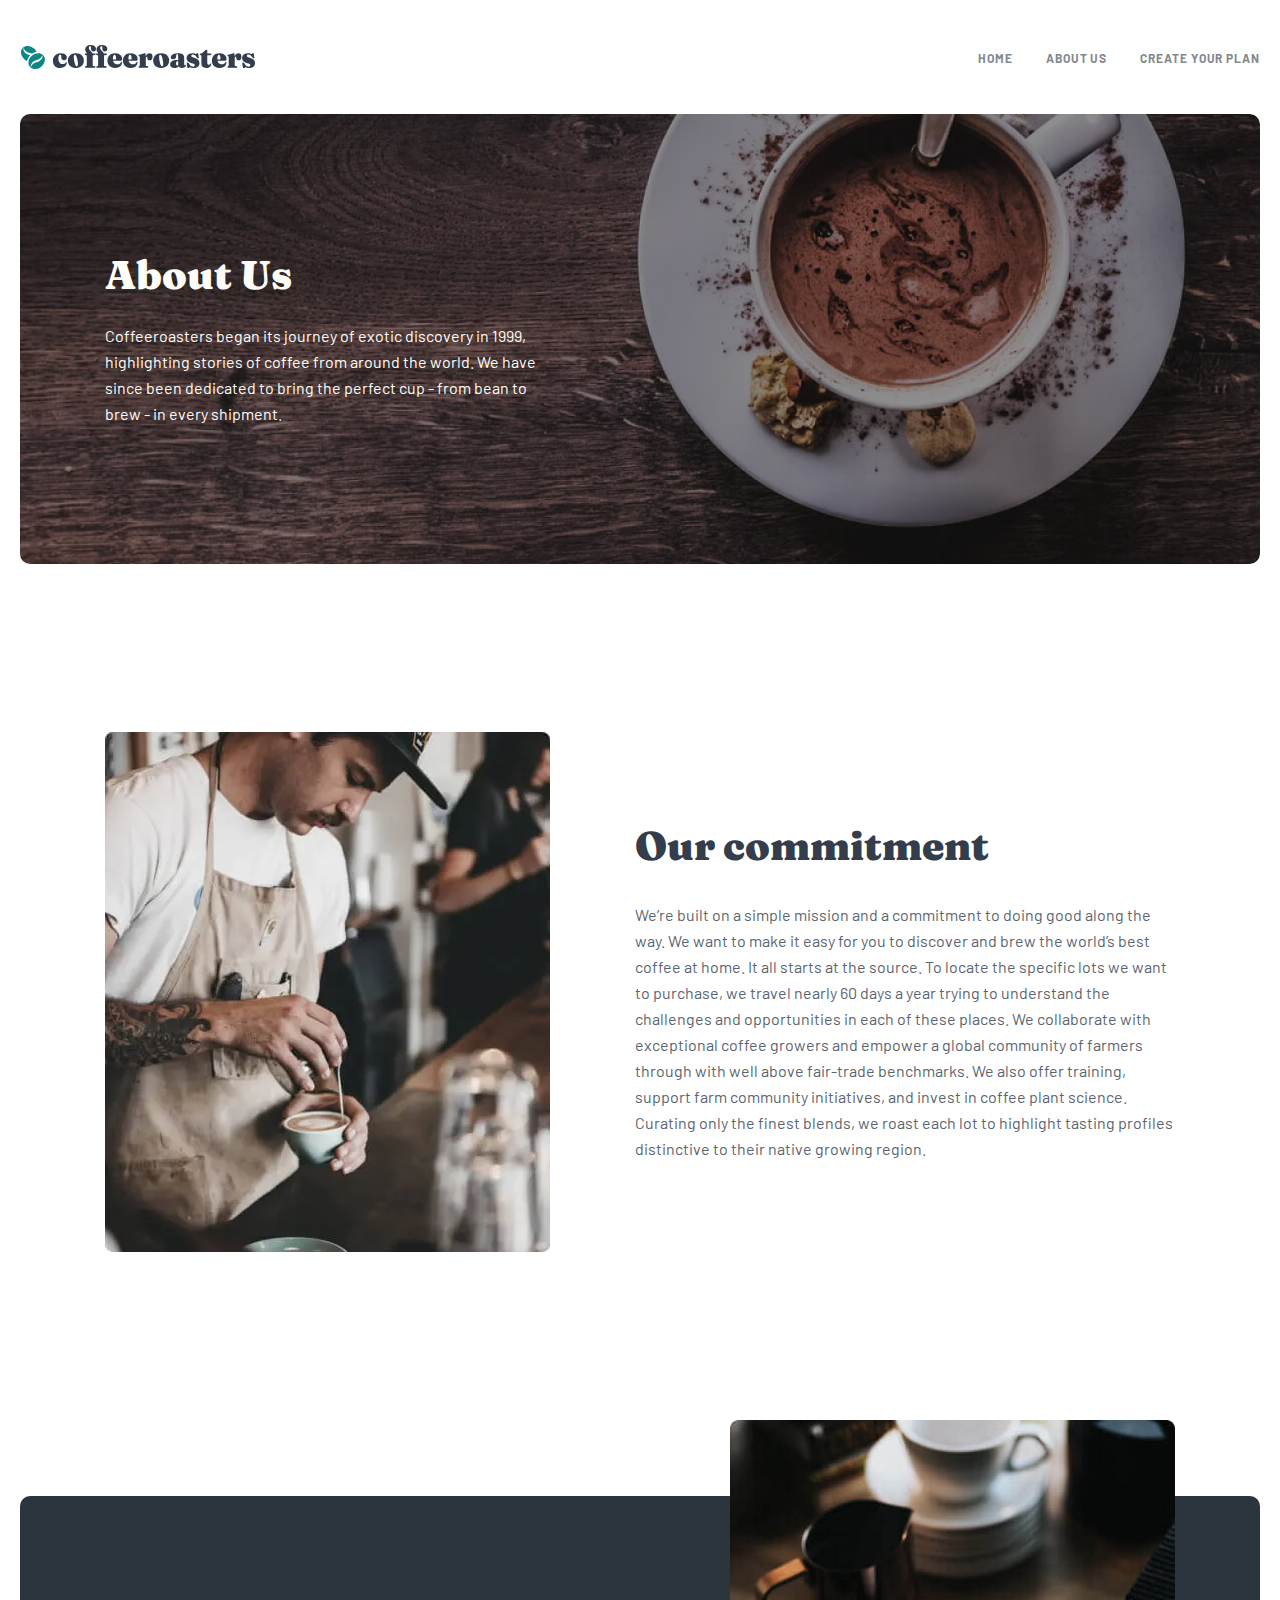
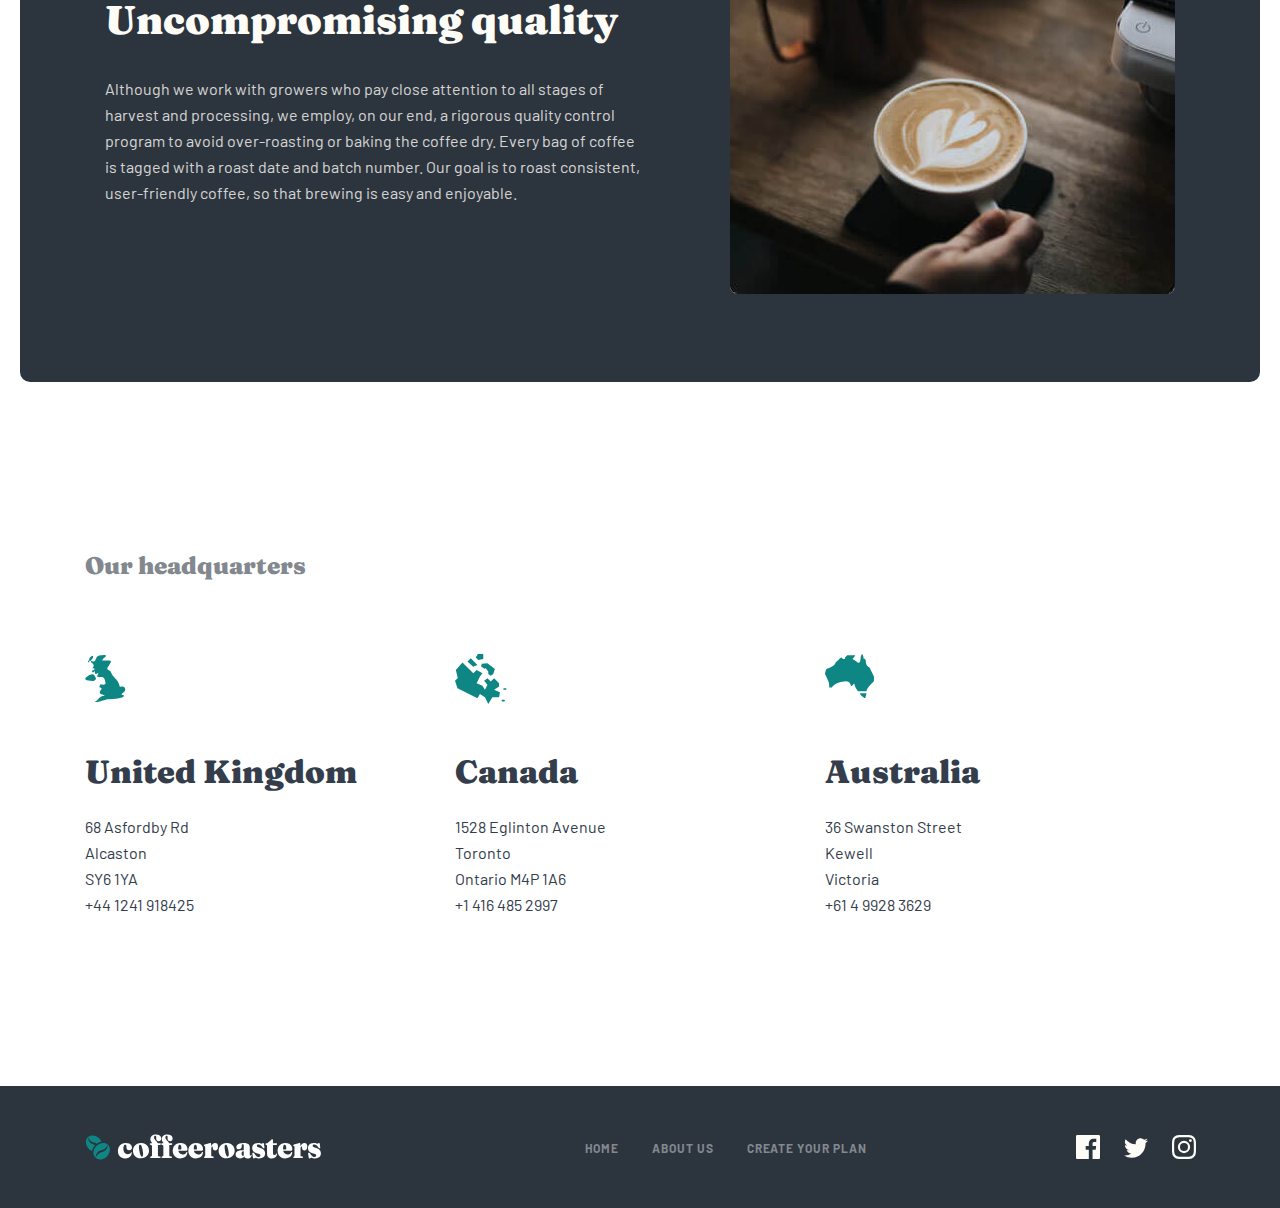
==== commit 4407ec75: "Add all adoptive styles to the second page" ====
--- a/about-us.html
+++ b/about-us.html
@@ -54,7 +54,6 @@
       </div>
     </header>
 
-
     <!-- main part -->
     <main class="site-main">
       <!-- about us part -->
@@ -77,13 +76,60 @@
       <section class="commitment">
         <div class="container">
           <div class="commitment-wrapper">
-
-            <picture>
+            <picture class="commitment__picture">
               <!-- Webp -->
-              <source type="image/webp" media="(max-width: 425px)" srcset="./images/about-us-page/commitment/commitment-moblie.webp 1x, ./images/about-us-page/commitment/commitment-moblie@2x.webp 2x">
+              <source
+                type="image/webp"
+                media="(max-width: 629px)"
+                srcset="
+                  ./images/about-us-page/commitment/commitment-mobile.webp    1x,
+                  ./images/about-us-page/commitment/commitment-mobile@2x.webp 2x
+                "
+              />
+
+              <source
+                type="image/webp"
+                media="(max-width: 810px)"
+                srcset="
+                  ./images/about-us-page/commitment/commitment-tablet.webp    1x,
+                  ./images/about-us-page/commitment/commitment-tablet@2x.webp 2x
+                "
+              />
+
+              <source
+                type="image/webp"
+                srcset="
+                  ./images/about-us-page/commitment/commitment.webp    1x,
+                  ./images/about-us-page/commitment/commitment@2x.webp 2x
+                "
+              />
+
+              <!-- jpeg -->
+              <source
+                media="(max-width: 629px)"
+                srcset="
+                  ./images/about-us-page/commitment/commitment-mobile.jpg    1x,
+                  ./images/about-us-page/commitment/commitment-mobile@2x.jpg 2x
+                "
+              />
+
+              <source
+                media="(max-width: 810px)"
+                srcset="
+                  ./images/about-us-page/commitment/commitment-tablet.jpg    1x,
+                  ./images/about-us-page/commitment/commitment-tablet@2x.jpg 2x
+                "
+              />
+
+              <img
+                class="commitment__img"
+                src="./images/about-us-page/commitment/commitment-part.jpg"
+                alt="photo of a man making coffee"
+                width="445"
+                height="520"
+              />
             </picture>
 
-            <img class="commitment__img" src="./images/about-us-page/commitment/commitment-part.jpg" alt="photo of a man making coffee" width="445" height="520">
             <div class="commitment-info-wrapper">
               <h2 class="commitment-info__heading">Our commitment</h2>
 
@@ -107,7 +153,7 @@
       </section>
 
       <!-- quality part -->
-      <!-- <section class="quality">
+      <section class="quality">
         <div class="container">
           <div class="quality-wrapper">
             <div class="quality-info-wrapper">
@@ -124,10 +170,10 @@
             </div>
           </div>
         </div>
-      </section> -->
+      </section>
 
       <!-- headquartes-part -->
-      <!-- <section class="headquarters">
+      <section class="headquarters">
         <div class="container container-small">
           <div class="headquarters-wrapper">
             <h2 class="headquarters__heading">Our headquarters</h2>
@@ -182,9 +228,9 @@
           </div>
         </div>
       </section>
-    </main> -->
+    </main>
     <!-- footer part -->
-    <!-- <footer class="footer">
+    <footer class="footer">
       <div class="container container-small">
         <div class="footer-wrapper">
           <a class="footer-logo-link" href="#">
@@ -250,7 +296,7 @@
             </li>
           </ul>
         </div>
-      </div> -->
+      </div>
       <!-- footer container -->
     </footer>
     <script src="./main.js"></script>
